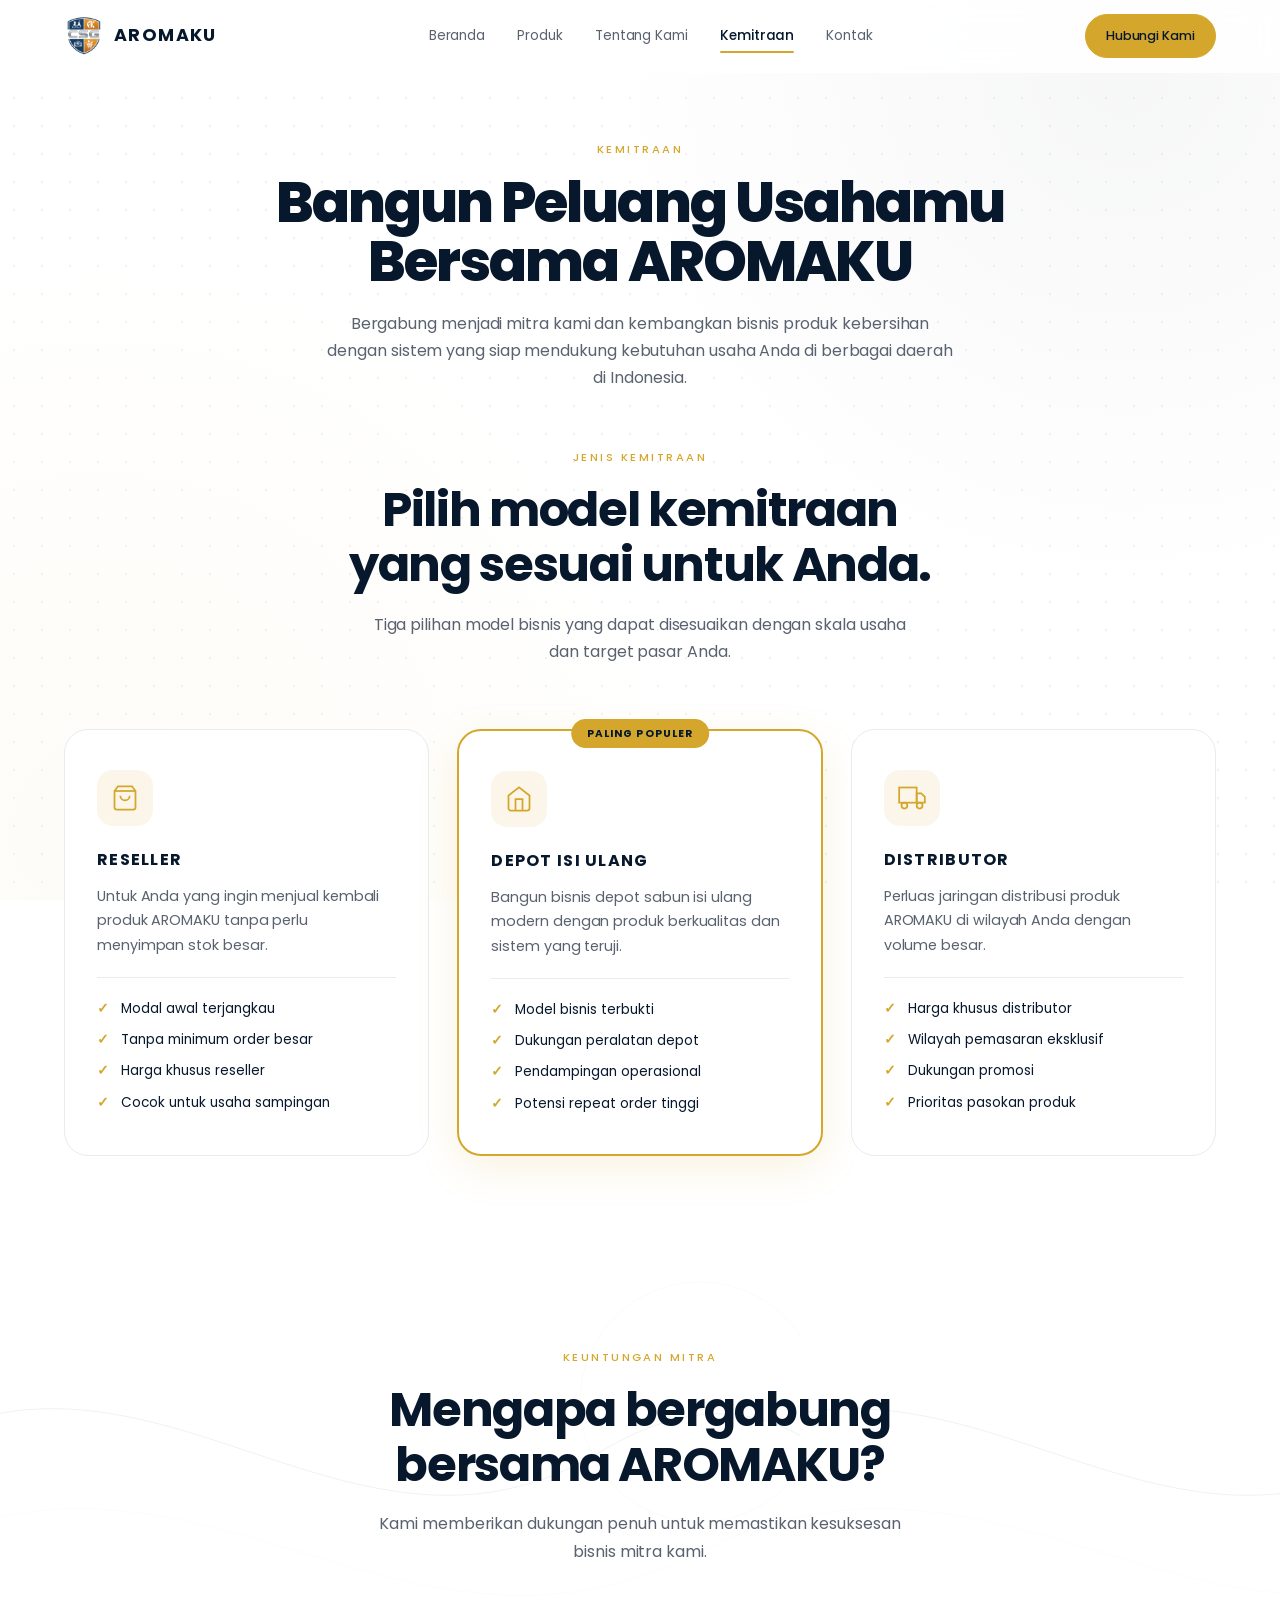
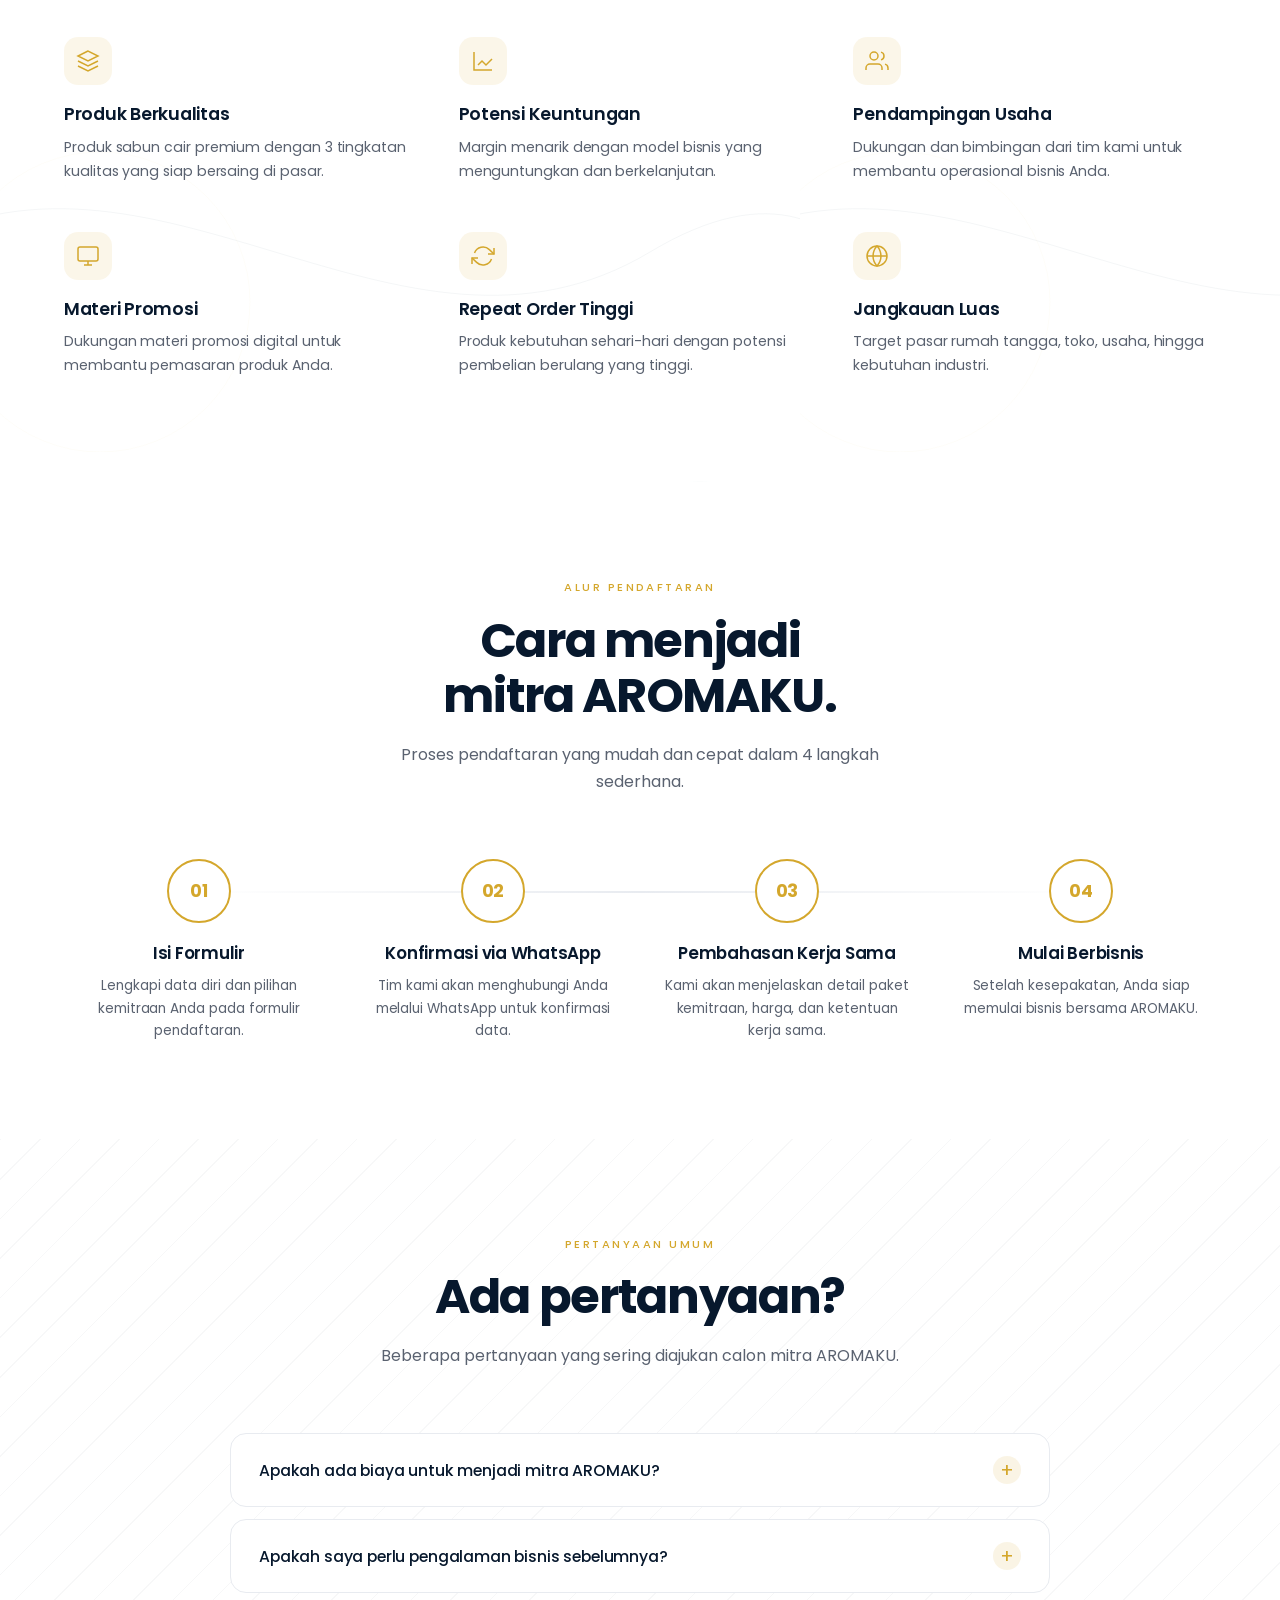
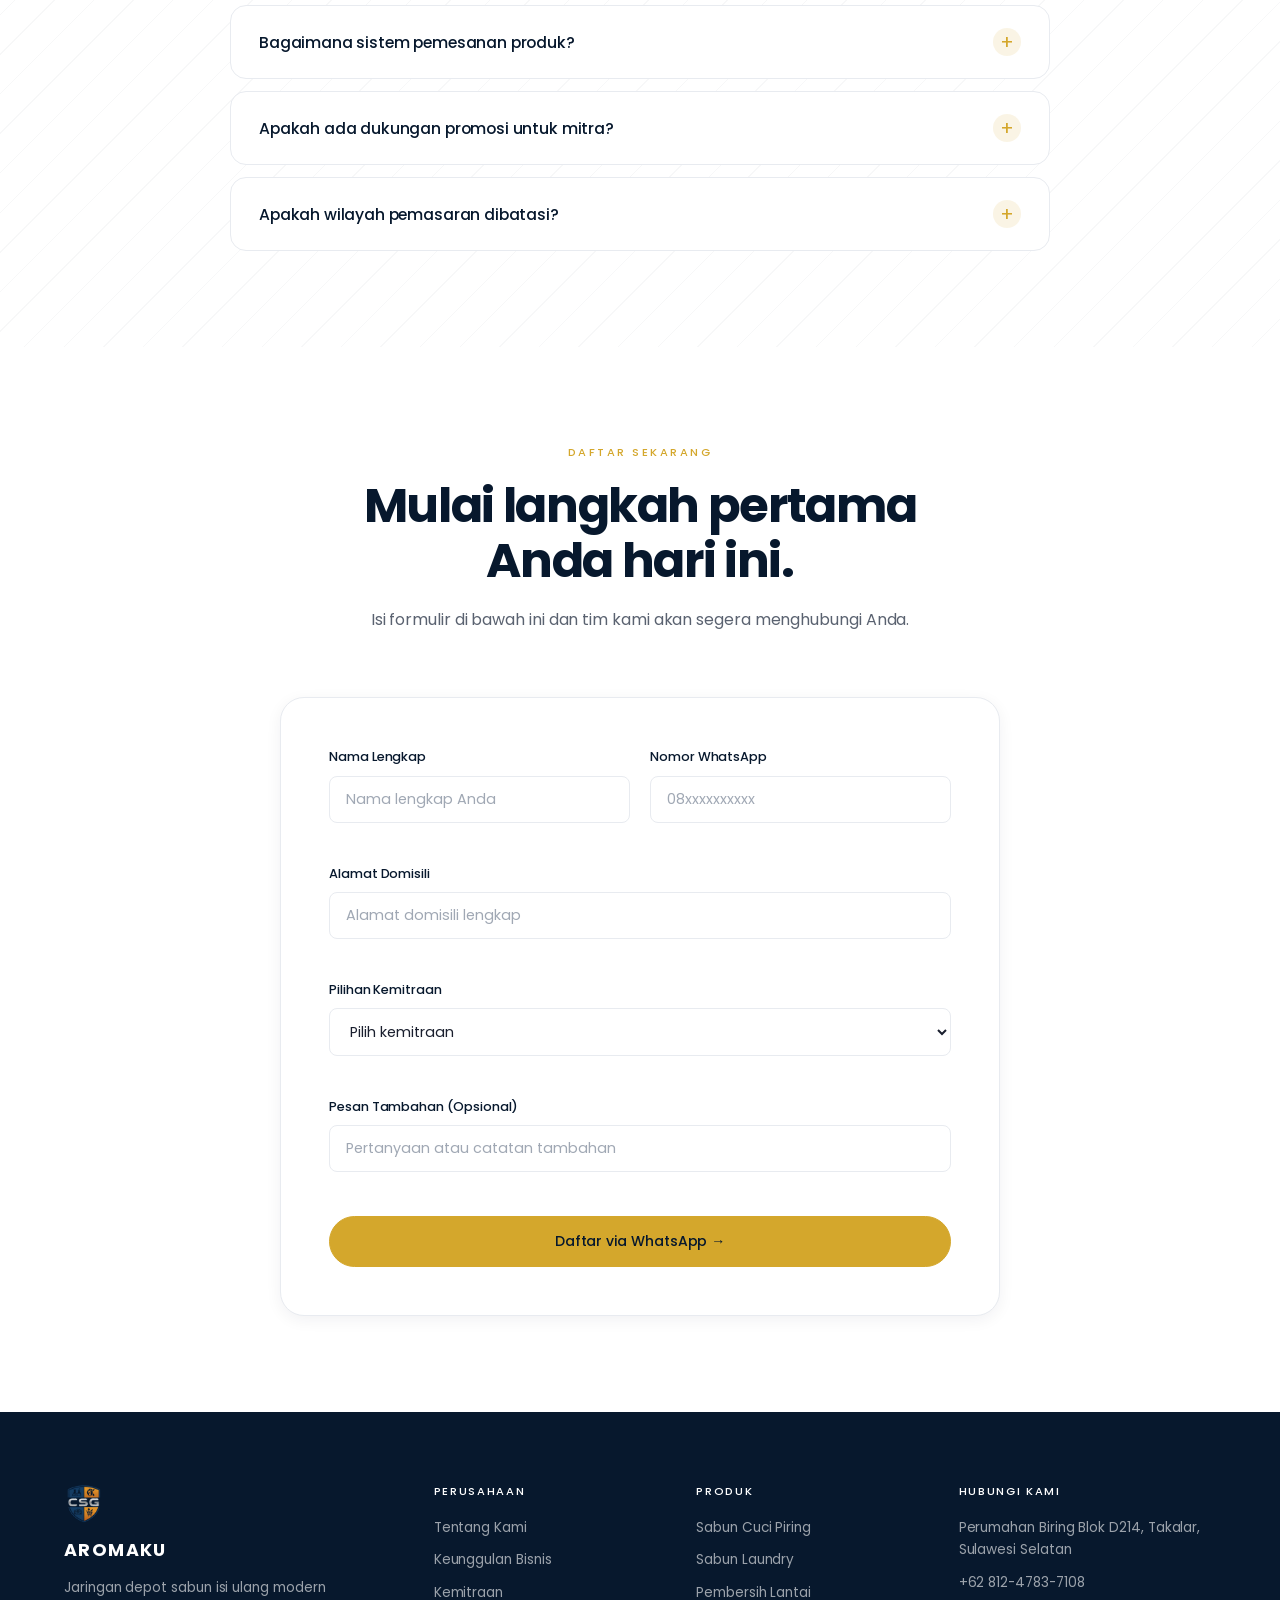
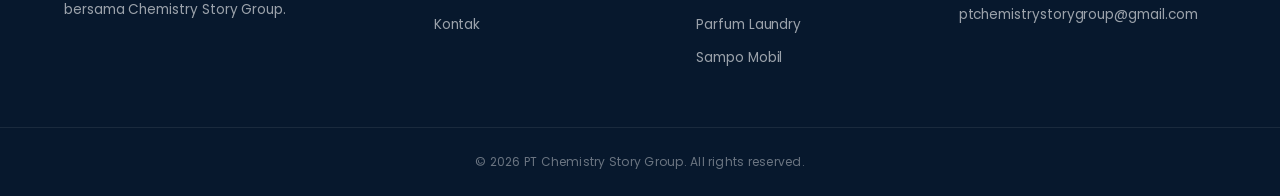
==== kemitraan.html @ ce7a5496 "Add files via upload" ====
<!DOCTYPE html>
<html lang="id">
<head>
  <meta charset="UTF-8">
  <meta name="viewport" content="width=device-width, initial-scale=1.0">
  <title>Kemitraan — AROMAKU | PT Chemistry Story Group</title>
  <meta name="description" content="Bergabung menjadi mitra AROMAKU: Reseller, Depot Isi Ulang, atau Distributor. Dapatkan peluang usaha produk kebersihan dengan sistem yang siap mendukung bisnis Anda.">
  
  <link rel="icon" type="image/x-icon" href="assets/images/favicon.ico">
  <link rel="apple-touch-icon" href="assets/images/apple-touch-icon.png">

  <link rel="preconnect" href="https://fonts.googleapis.com">
  <link rel="preconnect" href="https://fonts.gstatic.com" crossorigin>
  <link href="https://fonts.googleapis.com/css2?family=Poppins:wght@300;400;500;600;700;800&display=swap" rel="stylesheet">
  
  <link rel="stylesheet" href="css/main.css">
  <link rel="stylesheet" href="css/kemitraan.css">
</head>
<body>

  <!-- ===== NAVBAR ===== -->
  <header class="navbar" id="navbar">
    <div class="container navbar__inner">
      <a href="index.html" class="navbar__brand">
        <img src="assets/images/logo.png" alt="Logo CSG" class="navbar__logo-img" style="height: 40px; width: auto;">
        <span class="navbar__name">AROMAKU</span>
      </a>

      <nav class="navbar__nav" id="navMenu">
        <a href="index.html" class="navbar__link">Beranda</a>
        <a href="produk.html" class="navbar__link">Produk</a>
        <a href="tentang.html" class="navbar__link">Tentang Kami</a>
        <a href="kemitraan.html" class="navbar__link active">Kemitraan</a>
        <a href="kontak.html" class="navbar__link">Kontak</a>
      </nav>

      <div class="navbar__actions">
        <a href="kontak.html" class="btn btn--gold btn--sm">Hubungi Kami</a>
        <button class="navbar__toggle" id="navToggle" aria-label="Menu" aria-expanded="false">
          <span></span><span></span><span></span>
        </button>
      </div>
    </div>
  </header>

  <!-- ===== PAGE HEADER ===== -->
  <section class="page-header">
    <div class="container">
      <p class="eyebrow">KEMITRAAN</p>
      <h1 class="page-header__title">Bangun Peluang Usahamu<br>Bersama AROMAKU</h1>
      <p class="page-header__desc">
        Bergabung menjadi mitra kami dan kembangkan bisnis produk kebersihan dengan sistem 
        yang siap mendukung kebutuhan usaha Anda di berbagai daerah di Indonesia.
      </p>
    </div>
  </section>

  <!-- ===== JENIS KEMITRAAN ===== -->
  <section class="section partnership-types" id="jenis">
    <div class="container">
      <div class="section__header">
        <p class="eyebrow">JENIS KEMITRAAN</p>
        <h2 class="section__title">Pilih model kemitraan<br>yang sesuai untuk Anda.</h2>
        <p class="section__subtitle">
          Tiga pilihan model bisnis yang dapat disesuaikan dengan skala usaha dan target pasar Anda.
        </p>
      </div>

      <div class="ptypes-grid">
        <!-- Reseller -->
        <div class="ptype-card">
          <div class="ptype-card__icon">
            <svg viewBox="0 0 24 24" fill="none" stroke="currentColor" stroke-width="1.5">
              <path d="M6 2L3 6v14a2 2 0 002 2h14a2 2 0 002-2V6l-3-4z"/>
              <path d="M3 6h18"/>
              <path d="M16 10a4 4 0 01-8 0"/>
            </svg>
          </div>
          <h3 class="ptype-card__title">RESELLER</h3>
          <p class="ptype-card__desc">
            Untuk Anda yang ingin menjual kembali produk AROMAKU tanpa perlu menyimpan stok besar.
          </p>
          <ul class="ptype-card__list">
            <li>Modal awal terjangkau</li>
            <li>Tanpa minimum order besar</li>
            <li>Harga khusus reseller</li>
            <li>Cocok untuk usaha sampingan</li>
          </ul>
        </div>

        <!-- Depot Isi Ulang -->
        <div class="ptype-card ptype-card--featured">
          <span class="ptype-card__badge">PALING POPULER</span>
          <div class="ptype-card__icon">
            <svg viewBox="0 0 24 24" fill="none" stroke="currentColor" stroke-width="1.5">
              <path d="M3 9l9-7 9 7v11a2 2 0 01-2 2H5a2 2 0 01-2-2z"/>
              <path d="M9 22V12h6v10"/>
            </svg>
          </div>
          <h3 class="ptype-card__title">DEPOT ISI ULANG</h3>
          <p class="ptype-card__desc">
            Bangun bisnis depot sabun isi ulang modern dengan produk berkualitas dan sistem yang teruji.
          </p>
          <ul class="ptype-card__list">
            <li>Model bisnis terbukti</li>
            <li>Dukungan peralatan depot</li>
            <li>Pendampingan operasional</li>
            <li>Potensi repeat order tinggi</li>
          </ul>
        </div>

        <!-- Distributor -->
        <div class="ptype-card">
          <div class="ptype-card__icon">
            <svg viewBox="0 0 24 24" fill="none" stroke="currentColor" stroke-width="1.5">
              <rect x="1" y="3" width="15" height="13"/>
              <path d="M16 8h4l3 3v5h-7V8z"/>
              <circle cx="5.5" cy="18.5" r="2.5"/>
              <circle cx="18.5" cy="18.5" r="2.5"/>
            </svg>
          </div>
          <h3 class="ptype-card__title">DISTRIBUTOR</h3>
          <p class="ptype-card__desc">
            Perluas jaringan distribusi produk AROMAKU di wilayah Anda dengan volume besar.
          </p>
          <ul class="ptype-card__list">
            <li>Harga khusus distributor</li>
            <li>Wilayah pemasaran eksklusif</li>
            <li>Dukungan promosi</li>
            <li>Prioritas pasokan produk</li>
          </ul>
        </div>
      </div>
    </div>
  </section>

  <!-- ===== KEUNTUNGAN MENJADI MITRA ===== -->
  <section class="section section--light bg-pattern" id="keuntungan">
    <div class="container">
      <div class="section__header">
        <p class="eyebrow">KEUNTUNGAN MITRA</p>
        <h2 class="section__title">Mengapa bergabung<br>bersama AROMAKU?</h2>
        <p class="section__subtitle">
          Kami memberikan dukungan penuh untuk memastikan kesuksesan bisnis mitra kami.
        </p>
      </div>

      <div class="benefits-grid">
        <div class="benefit-item">
          <div class="benefit-icon">
            <svg viewBox="0 0 24 24" fill="none" stroke="currentColor" stroke-width="1.5">
              <path d="M12 2L2 7l10 5 10-5-10-5z"/>
              <path d="M2 17l10 5 10-5"/>
              <path d="M2 12l10 5 10-5"/>
            </svg>
          </div>
          <h3>Produk Berkualitas</h3>
          <p>Produk sabun cair premium dengan 3 tingkatan kualitas yang siap bersaing di pasar.</p>
        </div>

        <div class="benefit-item">
          <div class="benefit-icon">
            <svg viewBox="0 0 24 24" fill="none" stroke="currentColor" stroke-width="1.5">
              <path d="M3 3v18h18"/>
              <path d="M7 16l4-4 4 4 6-6"/>
            </svg>
          </div>
          <h3>Potensi Keuntungan</h3>
          <p>Margin menarik dengan model bisnis yang menguntungkan dan berkelanjutan.</p>
        </div>

        <div class="benefit-item">
          <div class="benefit-icon">
            <svg viewBox="0 0 24 24" fill="none" stroke="currentColor" stroke-width="1.5">
              <path d="M17 21v-2a4 4 0 00-4-4H5a4 4 0 00-4 4v2"/>
              <circle cx="9" cy="7" r="4"/>
              <path d="M23 21v-2a4 4 0 00-3-3.87M16 3.13a4 4 0 010 7.75"/>
            </svg>
          </div>
          <h3>Pendampingan Usaha</h3>
          <p>Dukungan dan bimbingan dari tim kami untuk membantu operasional bisnis Anda.</p>
        </div>

        <div class="benefit-item">
          <div class="benefit-icon">
            <svg viewBox="0 0 24 24" fill="none" stroke="currentColor" stroke-width="1.5">
              <rect x="2" y="3" width="20" height="14" rx="2"/>
              <path d="M8 21h8M12 17v4"/>
            </svg>
          </div>
          <h3>Materi Promosi</h3>
          <p>Dukungan materi promosi digital untuk membantu pemasaran produk Anda.</p>
        </div>

        <div class="benefit-item">
          <div class="benefit-icon">
            <svg viewBox="0 0 24 24" fill="none" stroke="currentColor" stroke-width="1.5">
              <path d="M23 4v6h-6M1 20v-6h6"/>
              <path d="M3.51 9a9 9 0 0114.85-3.36L23 10M1 14l4.64 4.36A9 9 0 0020.49 15"/>
            </svg>
          </div>
          <h3>Repeat Order Tinggi</h3>
          <p>Produk kebutuhan sehari-hari dengan potensi pembelian berulang yang tinggi.</p>
        </div>

        <div class="benefit-item">
          <div class="benefit-icon">
            <svg viewBox="0 0 24 24" fill="none" stroke="currentColor" stroke-width="1.5">
              <circle cx="12" cy="12" r="10"/>
              <path d="M2 12h20M12 2a15.3 15.3 0 014 10 15.3 15.3 0 01-4 10 15.3 15.3 0 01-4-10 15.3 15.3 0 014-10z"/>
            </svg>
          </div>
          <h3>Jangkauan Luas</h3>
          <p>Target pasar rumah tangga, toko, usaha, hingga kebutuhan industri.</p>
        </div>
      </div>
    </div>
  </section>

  <!-- ===== ALUR PENDAFTARAN ===== -->
  <section class="section" id="alur">
    <div class="container">
      <div class="section__header">
        <p class="eyebrow">ALUR PENDAFTARAN</p>
        <h2 class="section__title">Cara menjadi<br>mitra AROMAKU.</h2>
        <p class="section__subtitle">
          Proses pendaftaran yang mudah dan cepat dalam 4 langkah sederhana.
        </p>
      </div>

      <div class="steps-grid">
        <div class="step-item">
          <div class="step-number">01</div>
          <h3>Isi Formulir</h3>
          <p>Lengkapi data diri dan pilihan kemitraan Anda pada formulir pendaftaran.</p>
        </div>

        <div class="step-item">
          <div class="step-number">02</div>
          <h3>Konfirmasi via WhatsApp</h3>
          <p>Tim kami akan menghubungi Anda melalui WhatsApp untuk konfirmasi data.</p>
        </div>

        <div class="step-item">
          <div class="step-number">03</div>
          <h3>Pembahasan Kerja Sama</h3>
          <p>Kami akan menjelaskan detail paket kemitraan, harga, dan ketentuan kerja sama.</p>
        </div>

        <div class="step-item">
          <div class="step-number">04</div>
          <h3>Mulai Berbisnis</h3>
          <p>Setelah kesepakatan, Anda siap memulai bisnis bersama AROMAKU.</p>
        </div>
      </div>
    </div>
  </section>

  <!-- ===== FAQ ===== -->
  <section class="section section--light bg-lines" id="faq">
    <div class="container">
      <div class="section__header">
        <p class="eyebrow">PERTANYAAN UMUM</p>
        <h2 class="section__title">Ada pertanyaan?</h2>
        <p class="section__subtitle">
          Beberapa pertanyaan yang sering diajukan calon mitra AROMAKU.
        </p>
      </div>

      <div class="faq-list">
        <div class="faq-item">
          <button type="button" class="faq-question" aria-expanded="false">
            <span>Apakah ada biaya untuk menjadi mitra AROMAKU?</span>
            <span class="faq-icon" aria-hidden="true">+</span>
          </button>
          <div class="faq-answer">
            <p>Biaya kemitraan bervariasi tergantung jenis kemitraan yang dipilih. Untuk informasi lebih detail mengenai paket dan biaya, silakan hubungi tim kami melalui WhatsApp.</p>
          </div>
        </div>

        <div class="faq-item">
          <button type="button" class="faq-question" aria-expanded="false">
            <span>Apakah saya perlu pengalaman bisnis sebelumnya?</span>
            <span class="faq-icon" aria-hidden="true">+</span>
          </button>
          <div class="faq-answer">
            <p>Tidak perlu. Kami menyediakan pendampingan dan panduan untuk mitra baru, sehingga Anda dapat memulai bisnis meski tanpa pengalaman sebelumnya.</p>
          </div>
        </div>

        <div class="faq-item">
          <button type="button" class="faq-question" aria-expanded="false">
            <span>Bagaimana sistem pemesanan produk?</span>
            <span class="faq-icon" aria-hidden="true">+</span>
          </button>
          <div class="faq-answer">
            <p>Pemesanan produk dapat dilakukan melalui WhatsApp atau kontak langsung dengan tim kami. Kami akan memproses pesanan Anda dengan cepat.</p>
          </div>
        </div>

        <div class="faq-item">
          <button type="button" class="faq-question" aria-expanded="false">
            <span>Apakah ada dukungan promosi untuk mitra?</span>
            <span class="faq-icon" aria-hidden="true">+</span>
          </button>
          <div class="faq-answer">
            <p>Ya, kami menyediakan materi promosi digital seperti gambar produk, konten media sosial, dan panduan pemasaran untuk membantu mitra dalam memasarkan produk.</p>
          </div>
        </div>

        <div class="faq-item">
          <button type="button" class="faq-question" aria-expanded="false">
            <span>Apakah wilayah pemasaran dibatasi?</span>
            <span class="faq-icon" aria-hidden="true">+</span>
          </button>
          <div class="faq-answer">
            <p>Untuk mitra distributor, kami memberikan wilayah pemasaran tertentu. Untuk reseller dan depot isi ulang, tidak ada batasan wilayah khusus.</p>
          </div>
        </div>
      </div>
    </div>
  </section>

  <!-- ===== FORM PENDAFTARAN ===== -->
  <section class="section" id="daftar">
    <div class="container">
      <div class="section__header">
        <p class="eyebrow">DAFTAR SEKARANG</p>
        <h2 class="section__title">Mulai langkah pertama<br>Anda hari ini.</h2>
        <p class="section__subtitle">
          Isi formulir di bawah ini dan tim kami akan segera menghubungi Anda.
        </p>
      </div>

      <div class="reg-form">
        <form id="partnerForm">
          <div class="reg-form__grid">
            <div class="form-group">
              <label for="nama">Nama Lengkap</label>
              <input type="text" id="nama" name="nama" required placeholder="Nama lengkap Anda">
            </div>
            <div class="form-group">
              <label for="wa">Nomor WhatsApp</label>
              <input type="tel" id="wa" name="wa" required placeholder="08xxxxxxxxxx">
            </div>
            <div class="form-group form-group--full">
              <label for="alamat">Alamat Domisili</label>
              <input type="text" id="alamat" name="alamat" required placeholder="Alamat domisili lengkap">
            </div>
            <div class="form-group form-group--full">
              <label for="kemitraan">Pilihan Kemitraan</label>
              <select id="kemitraan" name="kemitraan" required>
                <option value="">Pilih kemitraan</option>
                <option value="Reseller">Reseller</option>
                <option value="Depot Isi Ulang">Depot Isi Ulang</option>
                <option value="Distributor">Distributor</option>
              </select>
            </div>
            <div class="form-group form-group--full">
              <label for="pesan">Pesan Tambahan (Opsional)</label>
              <input type="text" id="pesan" name="pesan" placeholder="Pertanyaan atau catatan tambahan">
            </div>
          </div>
          <button type="submit" class="btn btn--gold btn--full">Daftar via WhatsApp →</button>
        </form>
      </div>
    </div>
  </section>

  <!-- ===== FOOTER ===== -->
  <footer class="footer">
    <div class="container footer__grid">
      <div class="footer__brand">
        <img src="assets/images/logo.png" alt="Logo CSG" style="height: 40px; width: auto; margin-bottom: 12px;">
        <span class="footer__name">AROMAKU</span>
        <p>Jaringan depot sabun isi ulang modern bersama Chemistry Story Group.</p>
      </div>

      <div class="footer__col">
        <h4>Perusahaan</h4>
        <ul>
          <li><a href="tentang.html">Tentang Kami</a></li>
          <li><a href="index.html#why">Keunggulan Bisnis</a></li>
          <li><a href="kemitraan.html">Kemitraan</a></li>
          <li><a href="kontak.html">Kontak</a></li>
        </ul>
      </div>

      <div class="footer__col">
        <h4>Produk</h4>
        <ul>
          <li><a href="produk.html">Sabun Cuci Piring</a></li>
          <li><a href="produk.html">Sabun Laundry</a></li>
          <li><a href="produk.html">Pembersih Lantai</a></li>
          <li><a href="produk.html">Parfum Laundry</a></li>
          <li><a href="produk.html">Sampo Mobil</a></li>
        </ul>
      </div>

      <div class="footer__col">
        <h4>Hubungi Kami</h4>
        <ul>
          <li>Perumahan Biring Blok D214, Takalar, Sulawesi Selatan</li>
          <li><a href="https://wa.me/6281247837108" target="_blank" rel="noopener">+62 812-4783-7108</a></li>
          <li><a href="mailto:ptchemistrystorygroup@gmail.com">ptchemistrystorygroup@gmail.com</a></li>
        </ul>
      </div>
    </div>

    <div class="footer__bottom">
      <div class="container">
        <p>© 2026 PT Chemistry Story Group. All rights reserved.</p>
      </div>
    </div>
  </footer>

  <script src="js/main.js"></script>

  <!-- ===== FAQ ACCORDION + FORM ===== -->
  <script>
    document.addEventListener('DOMContentLoaded', () => {
      // FAQ Accordion
      const faqItems = document.querySelectorAll('.faq-item');
      faqItems.forEach(item => {
        const question = item.querySelector('.faq-question');
        question.addEventListener('click', () => {
          const isOpen = item.classList.contains('open');
          
          // Tutup semua FAQ
          faqItems.forEach(i => {
            i.classList.remove('open');
            i.querySelector('.faq-question').setAttribute('aria-expanded', 'false');
          });

          // Buka yang diklik (jika sebelumnya tertutup)
          if (!isOpen) {
            item.classList.add('open');
            question.setAttribute('aria-expanded', 'true');
          }
        });
      });

      // Form Pendaftaran Kemitraan → WhatsApp
      const partnerForm = document.getElementById('partnerForm');
      if (partnerForm) {
        partnerForm.addEventListener('submit', (e) => {
          e.preventDefault();

          const nama = document.getElementById('nama').value.trim();
          const wa = document.getElementById('wa').value.trim();
          const alamat = document.getElementById('alamat').value.trim();
          const kemitraan = document.getElementById('kemitraan').value;
          const pesan = document.getElementById('pesan').value.trim();

          if (!nama || !wa || !alamat || !kemitraan) {
            alert('Mohon lengkapi semua data yang wajib diisi.');
            return;
          }

          let text = `Halo AROMAKU, saya ingin mendaftar sebagai mitra.

*Nama Lengkap:* ${nama}
*Alamat Domisili:* ${alamat}
*Nomor WhatsApp:* ${wa}
*Pilihan Kemitraan:* ${kemitraan}`;

          if (pesan) {
            text += `\n*Pesan Tambahan:* ${pesan}`;
          }

          text += `\n\nMohon informasi selanjutnya. Terima kasih.`;

          const nomorTujuan = '6281247837108';
          const url = `https://wa.me/${nomorTujuan}?text=${encodeURIComponent(text)}`;

          window.open(url, '_blank');
        });
      }
    });
  </script>
</body>
</html>
---- css/main.css ----
/* ============================================================
   DESIGN SYSTEM — PT CHEMISTRY STORY GROUP / AROMAKU
   Typography: Poppins — XTRA Watch Reference
   Hierarchy: strong bold headings + light body text
   Background: subtle soft pattern (dots + soft glow curves)
   ============================================================ */

:root {
  --navy: #07182D;
  --gold: #D4A72C;
  --white: #FFFFFF;
  --light: #FFFFFF;
  --text: #1A1F2E;
  --text-muted: #5A6270;
  --border: #E8EBF0;
  --green: #22C55E;
  --shadow-sm: 0 1px 3px rgba(7, 24, 45, 0.04);
  --shadow-md: 0 4px 16px rgba(7, 24, 45, 0.06);
  --shadow-lg: 0 12px 40px rgba(7, 24, 45, 0.08);
  --radius-sm: 8px;
  --radius-md: 16px;
  --radius-lg: 24px;
  --radius-xl: 32px;

  --font-primary: 'Poppins', sans-serif;

  --fw-light: 400;
  --fw-regular: 400;
  --fw-medium: 500;
  --fw-semibold: 600;
  --fw-bold: 700;
  --fw-extrabold: 800;

  --transition: 0.3s cubic-bezier(0.4, 0, 0.2, 1);
}

*, *::before, *::after {
  margin: 0;
  padding: 0;
  box-sizing: border-box;
}

html {
  scroll-behavior: smooth;
  -webkit-text-size-adjust: 100%;
}

/* ============================================================
   BODY + SOFT BACKGROUND PATTERN
   ============================================================ */
body {
  font-family: var(--font-primary);
  font-size: 16px;
  font-weight: var(--fw-regular);
  line-height: 1.65;
  color: var(--text);
  background-color: var(--white);
  background-image:
    radial-gradient(circle at 88% 8%, rgba(7, 24, 45, 0.035) 0%, transparent 38%),
    radial-gradient(circle at 8% 92%, rgba(212, 167, 44, 0.04) 0%, transparent 42%),
    radial-gradient(rgba(7, 24, 45, 0.055) 1px, transparent 1px);
  background-size: 100% 100%, 100% 100%, 28px 28px;
  background-attachment: fixed, fixed, fixed;
  overflow-x: hidden;
  -webkit-font-smoothing: antialiased;
  -moz-osx-font-smoothing: grayscale;
  text-rendering: optimizeLegibility;
}

body.menu-open {
  overflow: hidden;
}

body.modal-open {
  overflow: hidden;
}

img {
  max-width: 100%;
  height: auto;
  display: block;
}

a {
  text-decoration: none;
  color: inherit;
}

ul {
  list-style: none;
}

button {
  font-family: inherit;
}

.container {
  width: 100%;
  max-width: 1200px;
  margin: 0 auto;
  padding: 0 24px;
}

/* ===== TYPOGRAPHY ===== */
h1, h2, h3, h4, h5, h6 {
  font-family: var(--font-primary);
  color: var(--navy);
}

h1 {
  font-size: clamp(2.5rem, 6vw, 4.75rem);
  font-weight: var(--fw-extrabold);
  line-height: 1.05;
  letter-spacing: -0.035em;
}

h2 {
  font-size: clamp(1.85rem, 4.2vw, 3rem);
  font-weight: var(--fw-bold);
  line-height: 1.15;
  letter-spacing: -0.028em;
}

h3 {
  font-size: clamp(1.1rem, 2vw, 1.35rem);
  font-weight: var(--fw-semibold);
  line-height: 1.25;
  letter-spacing: -0.015em;
}

h4 {
  font-size: 1rem;
  font-weight: var(--fw-semibold);
  line-height: 1.35;
  letter-spacing: -0.005em;
}

.eyebrow {
  font-family: var(--font-primary);
  font-size: 0.7rem;
  font-weight: var(--fw-medium);
  letter-spacing: 0.22em;
  text-transform: uppercase;
  color: var(--gold);
  margin-bottom: 16px;
}

.eyebrow--gold {
  color: var(--gold);
}

.section__title {
  font-family: var(--font-primary);
  font-size: clamp(1.85rem, 4.2vw, 3rem);
  font-weight: var(--fw-bold);
  line-height: 1.15;
  letter-spacing: -0.028em;
  margin-bottom: 18px;
}

.section__subtitle {
  font-family: var(--font-primary);
  font-size: 1rem;
  font-weight: var(--fw-regular);
  line-height: 1.7;
  letter-spacing: -0.005em;
  color: var(--text-muted);
  max-width: 560px;
  margin: 0 auto;
}

.section__header {
  text-align: center;
  margin-bottom: 64px;
}

.text-gold {
  color: var(--gold);
}

/* ===== BUTTONS ===== */
.btn {
  display: inline-flex;
  align-items: center;
  justify-content: center;
  gap: 8px;
  font-family: var(--font-primary);
  font-size: 0.875rem;
  font-weight: var(--fw-medium);
  letter-spacing: -0.005em;
  padding: 14px 28px;
  border-radius: 100px;
  border: 1.5px solid transparent;
  cursor: pointer;
  transition: var(--transition);
  white-space: nowrap;
}

.btn--gold {
  background: var(--gold);
  color: var(--navy);
  border-color: var(--gold);
}

.btn--gold:hover {
  background: #C49A22;
  border-color: #C49A22;
  transform: translateY(-2px);
  box-shadow: 0 8px 24px rgba(212, 167, 44, 0.3);
}

.btn--outline {
  background: transparent;
  color: var(--navy);
  border-color: var(--border);
}

.btn--outline:hover {
  border-color: var(--navy);
  transform: translateY(-2px);
}

.btn--outline-dark {
  background: transparent;
  color: var(--navy);
  border-color: var(--navy);
}

.btn--outline-dark:hover {
  background: var(--navy);
  color: var(--white);
  transform: translateY(-2px);
}

.btn--outline-light {
  background: transparent;
  color: var(--white);
  border-color: rgba(255,255,255,0.4);
}

.btn--outline-light:hover {
  background: rgba(255,255,255,0.1);
  border-color: var(--white);
  transform: translateY(-2px);
}

.btn--sm {
  padding: 10px 20px;
  font-size: 0.8rem;
  font-weight: var(--fw-medium);
}

.btn--full {
  width: 100%;
}

/* ===== NAVBAR ===== */
.navbar {
  position: fixed;
  top: 0;
  left: 0;
  width: 100%;
  z-index: 1000;
  background: rgba(255, 255, 255, 0.85);
  backdrop-filter: blur(16px);
  -webkit-backdrop-filter: blur(16px);
  border-bottom: 1px solid transparent;
  transition: var(--transition);
}

.navbar.scrolled {
  border-bottom-color: var(--border);
  box-shadow: var(--shadow-sm);
}

.navbar__inner {
  display: flex;
  align-items: center;
  justify-content: space-between;
  height: 72px;
}

.navbar__brand {
  display: flex;
  align-items: center;
  gap: 10px;
}

.navbar__logo {
  display: inline-flex;
  align-items: center;
  justify-content: center;
  width: 38px;
  height: 38px;
  background: var(--navy);
  color: var(--white);
  font-family: var(--font-primary);
  font-size: 0.7rem;
  font-weight: var(--fw-bold);
  border-radius: 10px;
  letter-spacing: 0.02em;
}

.navbar__name {
  font-family: var(--font-primary);
  font-size: 1.1rem;
  font-weight: var(--fw-bold);
  letter-spacing: 0.08em;
  color: var(--navy);
}

.navbar__nav {
  display: flex;
  align-items: center;
  gap: 32px;
}

.navbar__link {
  font-family: var(--font-primary);
  font-size: 0.85rem;
  font-weight: var(--fw-regular);
  letter-spacing: -0.005em;
  color: var(--text-muted);
  position: relative;
  transition: var(--transition);
}

.navbar__link:hover,
.navbar__link.active {
  color: var(--navy);
  font-weight: var(--fw-medium);
}

.navbar__link.active::after {
  content: '';
  position: absolute;
  bottom: -6px;
  left: 0;
  width: 100%;
  height: 2px;
  background: var(--gold);
  border-radius: 2px;
}

.navbar__actions {
  display: flex;
  align-items: center;
  gap: 16px;
}

.navbar__toggle {
  display: none;
  flex-direction: column;
  gap: 5px;
  background: none;
  border: none;
  cursor: pointer;
  padding: 4px;
}

.navbar__toggle span {
  display: block;
  width: 24px;
  height: 2px;
  background: var(--navy);
  border-radius: 2px;
  transition: var(--transition);
}

/* ===== HERO ===== */
.hero {
  position: relative;
  padding: 130px 0 0;
  display: flex;
  flex-direction: column;
  justify-content: center;
  overflow: hidden;
  background: transparent;
}

.hero__bg-decor {
  position: absolute;
  inset: 0;
  pointer-events: none;
  z-index: 0;
}

.hero__bg-decor svg {
  width: 100%;
  height: 100%;
}

.hero__inner {
  position: relative;
  z-index: 1;
  display: grid;
  grid-template-columns: 1fr 1fr;
  gap: 64px;
  align-items: center;
  padding-top: 40px;
  padding-bottom: 40px;
}

.hero__text {
  max-width: 560px;
}

.hero__title {
  font-family: var(--font-primary);
  font-size: clamp(2rem, 5vw, 3.5rem);
  font-weight: var(--fw-extrabold);
  line-height: 1.05;
  letter-spacing: -0.035em;
  margin-bottom: 24px;
  color: var(--navy);
}

.hero__desc {
  font-family: var(--font-primary);
  font-size: 1.05rem;
  font-weight: var(--fw-regular);
  line-height: 1.7;
  letter-spacing: -0.005em;
  color: var(--text-muted);
  margin-bottom: 40px;
  max-width: 520px;
}

.hero__cta {
  display: flex;
  gap: 16px;
  flex-wrap: wrap;
}

.hero__visual {
  position: relative;
  display: flex;
  align-items: center;
  justify-content: center;
}

.hero__product-glow {
  position: absolute;
  width: 90%;
  height: 90%;
  background: radial-gradient(circle, rgba(212, 167, 44, 0.12) 0%, transparent 70%);
  border-radius: 50%;
  filter: blur(50px);
}

.hero__product-img {
  position: relative;
  z-index: 1;
  border-radius: var(--radius-xl);
  overflow: hidden;
  box-shadow: 0 25px 60px rgba(7, 24, 45, 0.15);
  animation: floatProduct 6s ease-in-out infinite;
  background: var(--white);
  max-width: 480px;
  width: 100%;
}

.hero__float-decor {
  position: absolute;
  width: 130%;
  height: 130%;
  top: -15%;
  left: -15%;
  pointer-events: none;
  z-index: 0;
  animation: floatDecor 10s ease-in-out infinite;
}

.hero__float-decor svg {
  width: 100%;
  height: 100%;
}

/* ===== HERO SLIDESHOW ===== */
.hero__slideshow {
  position: relative;
  width: 100%;
  aspect-ratio: 1 / 1;
  overflow: hidden;
}

.hero__slide {
  position: absolute;
  inset: 0;
  width: 100%;
  height: 100%;
  object-fit: cover;
  opacity: 0;
  transform: scale(1.05);
  transition: opacity 1s ease-in-out, transform 1s ease-in-out;
  z-index: 1;
}

.hero__slide.active {
  opacity: 1;
  transform: scale(1);
  z-index: 2;
}

.hero__dots {
  position: absolute;
  bottom: 16px;
  left: 50%;
  transform: translateX(-50%);
  display: flex;
  gap: 8px;
  z-index: 10;
  padding: 8px 12px;
  background: rgba(255, 255, 255, 0.25);
  backdrop-filter: blur(8px);
  -webkit-backdrop-filter: blur(8px);
  border-radius: 100px;
  border: 1px solid rgba(255, 255, 255, 0.3);
}

.hero__dot {
  width: 8px;
  height: 8px;
  border-radius: 50%;
  border: none;
  background: rgba(255, 255, 255, 0.5);
  cursor: pointer;
  padding: 0;
  transition: all 0.3s cubic-bezier(0.4, 0, 0.2, 1);
}

.hero__dot:hover {
  background: rgba(255, 255, 255, 0.8);
  transform: scale(1.15);
}

.hero__dot.active {
  width: 24px;
  border-radius: 100px;
  background: var(--gold);
}

@keyframes floatProduct {
  0%, 100% { transform: translateY(0); }
  50% { transform: translateY(-15px); }
}

@keyframes floatDecor {
  0%, 100% { transform: rotate(0deg) scale(1); }
  50% { transform: rotate(3deg) scale(1.03); }
}

/* ===== SECTIONS ===== */
.section {
  padding: 96px 0;
  background: transparent;
}

.section--light {
  background: transparent;
}

/* ===== FEATURES GRID ===== */
.features-grid {
  display: grid;
  grid-template-columns: repeat(3, 1fr);
  gap: 40px 32px;
}

.feature-item {
  padding: 8px 0;
  transition: var(--transition);
}

.feature-item:hover {
  transform: translateY(-4px);
}

.feature-icon {
  width: 44px;
  height: 44px;
  display: flex;
  align-items: center;
  justify-content: center;
  background: rgba(212, 167, 44, 0.1);
  border-radius: 12px;
  margin-bottom: 16px;
  color: var(--gold);
}

.feature-icon svg {
  width: 22px;
  height: 22px;
}

.feature-item h3 {
  font-family: var(--font-primary);
  font-size: 1.1rem;
  font-weight: var(--fw-semibold);
  line-height: 1.25;
  letter-spacing: -0.015em;
  margin-bottom: 10px;
  color: var(--navy);
}

.feature-item p {
  font-family: var(--font-primary);
  font-size: 0.9rem;
  font-weight: var(--fw-regular);
  line-height: 1.7;
  letter-spacing: -0.005em;
  color: var(--text-muted);
}

/* ===== PRODUCTS GRID ===== */
.products-grid {
  display: grid;
  grid-template-columns: repeat(4, 1fr);
  gap: 24px;
}

.product-card {
  background: var(--white);
  border: 1px solid var(--border);
  border-radius: var(--radius-md);
  overflow: hidden;
  transition: var(--transition);
  font-family: var(--font-primary);
  text-align: left;
  cursor: pointer;
  padding: 0;
  width: 100%;
  display: block;
}

.product-card:hover {
  transform: translateY(-6px);
  box-shadow: var(--shadow-lg);
  border-color: transparent;
}

.product-card:focus-visible {
  outline: 2px solid var(--gold);
  outline-offset: 4px;
}

.product-card__img {
  aspect-ratio: 1 / 1;
  overflow: hidden;
  background: var(--white);
}

.product-card__img img {
  width: 100%;
  height: 100%;
  object-fit: cover;
  transition: transform 0.6s cubic-bezier(0.4, 0, 0.2, 1);
}

.product-card:hover .product-card__img img {
  transform: scale(1.06);
}

.product-card__body {
  padding: 20px;
}

.product-card__cat {
  font-family: var(--font-primary);
  font-size: 0.65rem;
  font-weight: var(--fw-medium);
  letter-spacing: 0.18em;
  text-transform: uppercase;
  color: var(--gold);
  margin-bottom: 8px;
}

.product-card__title {
  font-family: var(--font-primary);
  font-size: 1.05rem;
  font-weight: var(--fw-semibold);
  line-height: 1.3;
  letter-spacing: -0.015em;
  margin-bottom: 12px;
  color: var(--navy);
}

.product-card__link {
  display: inline-block;
  font-family: var(--font-primary);
  font-size: 0.8rem;
  font-weight: var(--fw-medium);
  letter-spacing: -0.005em;
  color: var(--navy);
  transition: var(--transition);
}

.product-card:hover .product-card__link {
  color: var(--gold);
}

.section__cta {
  text-align: center;
  margin-top: 48px;
}

/* ===== FEATURED PRODUCT ===== */
.featured {
  background: transparent;
  padding: 40px 0 96px;
}

.featured__inner {
  display: grid;
  grid-template-columns: 1fr 1fr;
  gap: 64px;
  align-items: center;
  background: var(--navy);
  border-radius: var(--radius-xl);
  padding: 64px;
  box-shadow: var(--shadow-lg);
  max-width: 1200px;
  margin: 0 auto;
}

.featured__visual {
  border-radius: var(--radius-lg);
  overflow: hidden;
  box-shadow: 0 24px 64px rgba(0,0,0,0.3);
  max-width: 80%;
  width: 100%;
  margin: 0 auto;
}

.featured__visual img {
  width: 100%;
  height: 384px;
  object-fit: cover;
}

.featured__title {
  font-family: var(--font-primary);
  font-weight: var(--fw-extrabold);
  color: var(--white);
  font-size: clamp(2rem, 4.5vw, 3.25rem);
  line-height: 1.05;
  letter-spacing: -0.032em;
  margin-bottom: 22px;
}

.featured__desc {
  font-family: var(--font-primary);
  font-size: 1rem;
  font-weight: var(--fw-regular);
  line-height: 1.7;
  letter-spacing: -0.005em;
  color: rgba(255,255,255,0.75);
  margin-bottom: 28px;
  max-width: 440px;
}

.featured__highlights {
  display: grid;
  grid-template-columns: 1fr 1fr;
  gap: 12px 24px;
  margin-bottom: 32px;
}

.featured__highlights li {
  font-family: var(--font-primary);
  font-size: 0.9rem;
  font-weight: var(--fw-regular);
  line-height: 1.6;
  color: rgba(255,255,255,0.9);
  padding-left: 20px;
  position: relative;
}

.featured__highlights li::before {
  content: '✓';
  position: absolute;
  left: 0;
  color: var(--gold);
  font-weight: var(--fw-bold);
}

/* ===== ABOUT ===== */
.about__grid {
  display: grid;
  grid-template-columns: 1fr 1fr;
  gap: 64px;
  align-items: center;
}

.about__visual {
  border-radius: var(--radius-xl);
  overflow: hidden;
  box-shadow: var(--shadow-lg);
}

.about__visual img {
  width: 100%;
  height: 480px;
  object-fit: cover;
}

.about__desc {
  font-family: var(--font-primary);
  font-size: 0.95rem;
  font-weight: var(--fw-regular);
  line-height: 1.7;
  letter-spacing: -0.005em;
  color: var(--text-muted);
  margin-bottom: 24px;
}

.about__cards {
  display: grid;
  grid-template-columns: 1fr 1fr;
  gap: 12px;
  margin-bottom: 24px;
}

.about__card {
  display: flex;
  align-items: center;
  gap: 12px;
  background: var(--white);
  border: 1px solid var(--border);
  border-radius: var(--radius-md);
  padding: 14px 16px;
  transition: var(--transition);
}

.about__card:hover {
  transform: translateY(-3px);
  box-shadow: var(--shadow-md);
  border-color: transparent;
}

.about__card-icon {
  flex-shrink: 0;
  width: 24px;
  height: 24px;
  display: flex;
  align-items: center;
  justify-content: center;
}

.about__card-icon svg {
  width: 20px;
  height: 20px;
}

.about__card span {
  font-family: var(--font-primary);
  font-size: 0.82rem;
  font-weight: var(--fw-regular);
  line-height: 1.5;
  letter-spacing: -0.005em;
  color: var(--navy);
}

.about__focus {
  background: var(--white);
  border: 1px solid var(--border);
  border-radius: var(--radius-md);
  padding: 20px;
  margin-bottom: 24px;
}

.about__focus strong {
  display: block;
  font-family: var(--font-primary);
  font-size: 0.7rem;
  font-weight: var(--fw-medium);
  color: var(--gold);
  text-transform: uppercase;
  letter-spacing: 0.15em;
  margin-bottom: 8px;
}

.about__focus p {
  font-family: var(--font-primary);
  font-size: 0.9rem;
  font-weight: var(--fw-regular);
  line-height: 1.65;
  letter-spacing: -0.005em;
  color: var(--text-muted);
}

.about__cta {
  display: flex;
  gap: 12px;
  flex-wrap: wrap;
}

/* ===== KEMITRAAN ===== */
.partnership {
  position: relative;
  background: transparent;
  padding: 40px 0 96px;
  overflow: hidden;
}

.partnership__inner {
  position: relative;
  border-radius: var(--radius-xl);
  overflow: hidden;
  padding: 72px 48px;
  box-shadow: var(--shadow-lg);
  max-width: 1200px;
  margin: 0 auto;

  background-image: url('../assets/images/kemitraan-bg.jpg');
  background-size: cover;
  background-position: center;
  background-repeat: no-repeat;
  background-color: var(--navy);
}

.partnership__inner::before {
  content: '';
  position: absolute;
  inset: 0;
  background: rgba(7, 24, 45, 0.75);
  z-index: 0;
  pointer-events: none;
}

.partnership__overlay {
  display: none;
}

.partnership__content {
  position: relative;
  z-index: 1;
  text-align: center;
}

.partnership__title {
  font-family: var(--font-primary);
  font-weight: var(--fw-bold);
  color: var(--white);
  font-size: clamp(1.85rem, 4.2vw, 3rem);
  line-height: 1.1;
  letter-spacing: -0.028em;
  margin-bottom: 18px;
}

.partnership__desc {
  font-family: var(--font-primary);
  font-size: 1rem;
  font-weight: var(--fw-regular);
  line-height: 1.7;
  letter-spacing: -0.005em;
  color: rgba(255,255,255,0.75);
  max-width: 560px;
  margin: 0 auto 48px;
}

.partnership__cards {
  display: grid;
  grid-template-columns: repeat(3, 1fr);
  gap: 24px;
  margin-bottom: 48px;
}

.partner-card {
  background: rgba(255,255,255,0.06);
  border: 1px solid rgba(255,255,255,0.1);
  border-radius: var(--radius-lg);
  padding: 32px 24px;
  text-align: left;
  backdrop-filter: blur(8px);
  transition: var(--transition);
}

.partner-card:hover {
  background: rgba(255,255,255,0.1);
  transform: translateY(-4px);
}

.partner-card h3 {
  font-family: var(--font-primary);
  color: var(--gold);
  font-size: 0.8rem;
  font-weight: var(--fw-semibold);
  letter-spacing: 0.15em;
  text-transform: uppercase;
  line-height: 1.4;
  margin-bottom: 14px;
}

.partner-card p {
  font-family: var(--font-primary);
  color: rgba(255,255,255,0.8);
  font-size: 0.9rem;
  font-weight: var(--fw-regular);
  line-height: 1.65;
  letter-spacing: -0.005em;
}

/* ===== TRUST ===== */
.trust-grid {
  display: grid;
  grid-template-columns: repeat(4, 1fr);
  gap: 32px;
  background-color: transparent;
}

.trust-item {
  text-align: center;
  padding: 24px;
}

.trust-icon {
  width: 52px;
  height: 52px;
  display: flex;
  align-items: center;
  justify-content: center;
  background: rgba(212, 167, 44, 0.1);
  border-radius: 16px;
  margin: 0 auto 16px;
  color: var(--gold);
}

.trust-icon svg {
  width: 26px;
  height: 26px;
}

.trust-item h3 {
  font-family: var(--font-primary);
  font-size: 1.05rem;
  font-weight: var(--fw-semibold);
  line-height: 1.3;
  letter-spacing: -0.015em;
  margin-bottom: 10px;
  color: var(--navy);
}

.trust-item p {
  font-family: var(--font-primary);
  font-size: 0.85rem;
  font-weight: var(--fw-regular);
  line-height: 1.65;
  letter-spacing: -0.005em;
  color: var(--text-muted);
}

/* ===== CTA SECTION ===== */
.cta-box {
  position: relative;
  border-radius: var(--radius-xl);
  padding: 86px 48px;
  text-align: center;
  overflow: hidden;

  background-image: url('../assets/images/cta-bg.jpg');
  background-size: cover;
  background-position: center;
  background-repeat: no-repeat;
  background-color: var(--navy);
}

.cta-box::before {
  content: '';
  position: absolute;
  inset: 0;
  background: rgba(7, 24, 45, 0.8);
  z-index: 0;
  pointer-events: none;
}

.cta-box h2 {
  font-family: var(--font-primary);
  font-weight: var(--fw-extrabold);
  color: var(--white);
  font-size: clamp(1.85rem, 4vw, 2.75rem);
  line-height: 1.05;
  letter-spacing: -0.03em;
  margin-bottom: 16px;
  position: relative;
}

.cta-box p {
  font-family: var(--font-primary);
  font-size: 1rem;
  font-weight: var(--fw-regular);
  line-height: 1.7;
  letter-spacing: -0.005em;
  color: rgba(255,255,255,0.75);
  margin-bottom: 32px;
  position: relative;
}

.cta-box__actions {
  display: flex;
  gap: 12px;
  justify-content: center;
  flex-wrap: wrap;
  position: relative;
}

/* ===== CONTACT ===== */
.contact__grid {
  display: grid;
  grid-template-columns: 1fr 1fr;
  gap: 64px;
  align-items: start;
}

.contact__list {
  margin-top: 24px;
}

.contact__list li {
  padding: 16px 0;
  border-bottom: 1px solid var(--border);
}

.contact__list li strong {
  display: block;
  font-family: var(--font-primary);
  font-size: 0.7rem;
  font-weight: var(--fw-medium);
  text-transform: uppercase;
  letter-spacing: 0.15em;
  color: var(--gold);
  margin-bottom: 6px;
}

.contact__list li span {
  font-family: var(--font-primary);
  font-size: 0.9rem;
  font-weight: var(--fw-regular);
  line-height: 1.65;
  letter-spacing: -0.005em;
  color: var(--text-muted);
}

.contact__form {
  background: var(--white);
  border: 1px solid var(--border);
  border-radius: var(--radius-lg);
  padding: 40px;
  box-shadow: var(--shadow-md);
}

.contact__form h3 {
  font-family: var(--font-primary);
  font-size: 1.35rem;
  font-weight: var(--fw-semibold);
  line-height: 1.3;
  letter-spacing: -0.02em;
  margin-bottom: 28px;
  color: var(--navy);
}

.form-group {
  margin-bottom: 20px;
}

.form-group label {
  display: block;
  font-family: var(--font-primary);
  font-size: 0.8rem;
  font-weight: var(--fw-medium);
  letter-spacing: -0.005em;
  margin-bottom: 8px;
  color: var(--navy);
}

.form-group input,
.form-group select {
  width: 100%;
  padding: 12px 16px;
  font-family: var(--font-primary);
  font-size: 0.9rem;
  font-weight: var(--fw-regular);
  border: 1.5px solid var(--border);
  border-radius: var(--radius-sm);
  background: var(--white);
  color: var(--text);
  transition: var(--transition);
  outline: none;
}

.form-group input:focus,
.form-group select:focus {
  border-color: var(--gold);
  box-shadow: 0 0 0 3px rgba(212, 167, 44, 0.15);
}

.form-group input::placeholder {
  color: #A0A8B4;
  font-weight: var(--fw-regular);
}

/* ===== FOOTER ===== */
.footer {
  background: var(--navy);
  color: rgba(255,255,255,0.7);
  padding: 72px 0 0;
}

.footer__grid {
  display: grid;
  grid-template-columns: 1.5fr 1fr 1fr 1.2fr;
  gap: 48px;
  padding-bottom: 48px;
}

.footer__brand {
  max-width: 280px;
}

.footer__logo {
  display: inline-flex;
  align-items: center;
  justify-content: center;
  width: 38px;
  height: 38px;
  background: var(--gold);
  color: var(--navy);
  font-family: var(--font-primary);
  font-size: 0.7rem;
  font-weight: var(--fw-bold);
  border-radius: 10px;
  margin-bottom: 8px;
}

.footer__name {
  display: block;
  font-family: var(--font-primary);
  font-size: 1.1rem;
  font-weight: var(--fw-bold);
  letter-spacing: 0.08em;
  color: var(--white);
  margin-bottom: 12px;
}

.footer__brand p {
  font-family: var(--font-primary);
  font-size: 0.85rem;
  font-weight: var(--fw-regular);
  line-height: 1.65;
  letter-spacing: -0.005em;
  color: rgba(255,255,255,0.6);
}

.footer__col h4 {
  font-family: var(--font-primary);
  color: var(--white);
  font-size: 0.7rem;
  font-weight: var(--fw-medium);
  text-transform: uppercase;
  letter-spacing: 0.15em;
  margin-bottom: 18px;
}

.footer__col ul li {
  margin-bottom: 10px;
}

.footer__col ul li a,
.footer__col ul li {
  font-family: var(--font-primary);
  font-size: 0.85rem;
  font-weight: var(--fw-regular);
  line-height: 1.65;
  letter-spacing: -0.005em;
  color: rgba(255,255,255,0.6);
  transition: var(--transition);
}

.footer__col ul li a:hover {
  color: var(--gold);
}

.footer__bottom {
  border-top: 1px solid rgba(255,255,255,0.08);
  padding: 24px 0;
}

.footer__bottom p {
  font-family: var(--font-primary);
  font-size: 0.75rem;
  font-weight: var(--fw-regular);
  letter-spacing: 0.02em;
  text-align: center;
  color: rgba(255,255,255,0.4);
}

/* ============================================================
   MODAL (VISI, MISI, PRODUK)
   ============================================================ */
.modal {
  position: fixed;
  inset: 0;
  z-index: 2000;
  display: flex;
  align-items: center;
  justify-content: center;
  padding: 24px;
  opacity: 0;
  visibility: hidden;
  pointer-events: none;
  transition: opacity 0.35s ease, visibility 0.35s ease;
}

.modal.open {
  opacity: 1;
  visibility: visible;
  pointer-events: auto;
}

.modal__overlay {
  position: absolute;
  inset: 0;
  background: rgba(7, 24, 45, 0.75);
  backdrop-filter: blur(6px);
  -webkit-backdrop-filter: blur(6px);
}

.modal__dialog {
  position: relative;
  z-index: 1;
  background: var(--white);
  border-radius: var(--radius-lg);
  max-width: 640px;
  width: 100%;
  max-height: 90vh;
  overflow-y: auto;
  box-shadow: 0 30px 80px rgba(7, 24, 45, 0.4);
  padding: 40px 36px 36px;
  transform: translateY(24px) scale(0.96);
  opacity: 0;
  transition: transform 0.4s cubic-bezier(0.16, 1, 0.3, 1),
              opacity 0.35s ease;
}

.modal.open .modal__dialog {
  transform: translateY(0) scale(1);
  opacity: 1;
}

.modal__title {
  font-family: var(--font-primary);
  font-size: 1.6rem;
  font-weight: var(--fw-bold);
  letter-spacing: -0.02em;
  color: var(--navy);
  margin-bottom: 24px;
  padding-right: 40px;
}

.modal__title::after {
  content: '';
  display: block;
  width: 48px;
  height: 3px;
  background: var(--gold);
  border-radius: 3px;
  margin-top: 12px;
}

.modal__body {
  background: var(--white);
}

.modal__lead {
  font-family: var(--font-primary);
  font-size: 1.05rem;
  font-weight: var(--fw-regular);
  line-height: 1.75;
  letter-spacing: -0.005em;
  color: var(--text);
  padding: 4px 0;
}

.modal__list {
  list-style: none;
  padding: 0;
  margin: 0;
}

.modal__list li {
  position: relative;
  font-family: var(--font-primary);
  font-size: 0.95rem;
  font-weight: var(--fw-regular);
  line-height: 1.7;
  letter-spacing: -0.005em;
  color: var(--text);
  padding: 14px 0 14px 40px;
  border-bottom: 1px solid var(--border);
}

.modal__list li:last-child {
  border-bottom: none;
}

.modal__list li::before {
  content: '';
  position: absolute;
  left: 0;
  top: 18px;
  width: 22px;
  height: 22px;
  border-radius: 50%;
  background: rgba(212, 167, 44, 0.15);
  border: 2px solid var(--gold);
  box-sizing: border-box;
}

.modal__list li::after {
  content: '';
  position: absolute;
  left: 7px;
  top: 25px;
  width: 8px;
  height: 8px;
  border-radius: 50%;
  background: var(--gold);
}

.modal__close {
  position: absolute;
  top: 20px;
  right: 20px;
  width: 40px;
  height: 40px;
  display: flex;
  align-items: center;
  justify-content: center;
  background: rgba(7, 24, 45, 0.06);
  border: none;
  border-radius: 50%;
  font-size: 1.5rem;
  line-height: 1;
  color: var(--navy);
  cursor: pointer;
  transition: var(--transition);
  z-index: 2;
}

.modal__close:hover {
  background: var(--gold);
  color: var(--navy);
  transform: rotate(90deg);
}

/* ============================================================
   MODAL DETAIL PRODUK
   ============================================================ */
.modal--product .modal__dialog {
  max-width: 960px;
  padding: 0;
  overflow: hidden;
}

.modal--product .modal__close {
  top: 16px;
  right: 16px;
  background: rgba(255, 255, 255, 0.9);
  box-shadow: 0 4px 12px rgba(7, 24, 45, 0.15);
}

.product-modal__grid {
  display: grid;
  grid-template-columns: 1fr 1fr;
  min-height: 480px;
}

.product-modal__visual {
  position: relative;
  background: #F5F7FA;
  overflow: hidden;
}

.product-modal__visual img {
  width: 100%;
  height: 100%;
  object-fit: cover;
  display: block;
}

.product-modal__info {
  padding: 48px 40px;
  display: flex;
  flex-direction: column;
  justify-content: center;
  overflow-y: auto;
  max-height: 90vh;
}

.product-modal__cat {
  font-family: var(--font-primary);
  font-size: 0.7rem;
  font-weight: var(--fw-medium);
  letter-spacing: 0.22em;
  text-transform: uppercase;
  color: var(--gold);
  margin-bottom: 12px;
}

.modal__title--plain {
  font-size: 1.75rem;
  font-weight: var(--fw-bold);
  letter-spacing: -0.025em;
  line-height: 1.15;
  color: var(--navy);
  margin-bottom: 16px;
  padding-right: 0;
}

.modal__title--plain::after {
  display: none;
}

.product-modal__desc {
  font-family: var(--font-primary);
  font-size: 0.95rem;
  font-weight: var(--fw-regular);
  line-height: 1.7;
  letter-spacing: -0.005em;
  color: var(--text-muted);
  margin-bottom: 20px;
}

.product-modal__highlights {
  list-style: none;
  padding: 0;
  margin: 0 0 24px;
  display: grid;
  grid-template-columns: 1fr 1fr;
  gap: 10px 16px;
}

.product-modal__highlights li {
  position: relative;
  font-family: var(--font-primary);
  font-size: 0.85rem;
  font-weight: var(--fw-regular);
  line-height: 1.5;
  color: var(--navy);
  padding-left: 20px;
}

.product-modal__highlights li::before {
  content: '✓';
  position: absolute;
  left: 0;
  top: 0;
  color: var(--gold);
  font-weight: var(--fw-bold);
}

/* ============================================================
   MODAL PRODUK — KEMASAN (PACKS)
   ============================================================ */
.product-modal__packs {
  padding: 16px 0;
  margin-bottom: 24px;
  border-top: 1px solid var(--border);
  border-bottom: 1px solid var(--border);
}

.product-modal__meta-label {
  display: block;
  font-family: var(--font-primary);
  font-size: 0.65rem;
  font-weight: var(--fw-medium);
  letter-spacing: 0.15em;
  text-transform: uppercase;
  color: var(--text-muted);
  margin-bottom: 12px;
}

.product-modal__packs-list {
  display: flex;
  flex-direction: column;
  gap: 10px;
}

.pack-row {
  display: flex;
  align-items: flex-start;
  gap: 12px;
  flex-wrap: wrap;
}

.pack-row__tier {
  display: inline-flex;
  align-items: center;
  justify-content: center;
  padding: 4px 12px;
  border-radius: 100px;
  font-family: var(--font-primary);
  font-size: 0.65rem;
  font-weight: var(--fw-semibold);
  letter-spacing: 0.08em;
  text-transform: uppercase;
  color: var(--white);
  min-width: 76px;
  flex-shrink: 0;
}

.pack-row__sizes {
  display: flex;
  flex-wrap: wrap;
  gap: 6px;
  flex: 1;
}

.pack-tag {
  display: inline-block;
  padding: 4px 10px;
  background: rgba(7, 24, 45, 0.05);
  border: 1px solid var(--border);
  border-radius: var(--radius-sm);
  font-family: var(--font-primary);
  font-size: 0.75rem;
  font-weight: var(--fw-medium);
  color: var(--navy);
  white-space: nowrap;
}

/* ===== ANIMATIONS ===== */
.fade-in {
  opacity: 0;
  transform: translateY(24px);
  transition: opacity 0.7s ease, transform 0.7s ease;
}

.fade-in.visible {
  opacity: 1;
  transform: translateY(0);
}

/* ============================================================
   OPSIONAL: Pattern khusus untuk section tertentu
   ============================================================ */
.bg-pattern,
.bg-dots,
.bg-lines {
  position: relative;
  isolation: isolate;
}

.bg-pattern::after,
.bg-dots::after,
.bg-lines::after {
  content: '';
  position: absolute;
  inset: 0;
  z-index: 0;
  pointer-events: none;
}

.bg-pattern::after {
  background-image: url("data:image/svg+xml,%3Csvg xmlns='http://www.w3.org/2000/svg' width='800' height='800' viewBox='0 0 800 800' fill='none'%3E%3Cpath d='M-100 200 C150 50 350 350 600 200 S900 400 1000 250' stroke='%2307182D' stroke-width='0.8' opacity='0.08'/%3E%3Cpath d='M-100 300 C200 150 400 450 700 300 S950 500 1050 350' stroke='%23D4A72C' stroke-width='0.6' opacity='0.07'/%3E%3Cpath d='M-100 600 C150 450 400 750 650 600 S900 800 1000 650' stroke='%2307182D' stroke-width='0.7' opacity='0.06'/%3E%3Ccircle cx='700' cy='150' r='120' stroke='%2307182D' stroke-width='0.5' opacity='0.05'/%3E%3Ccircle cx='100' cy='650' r='150' stroke='%23D4A72C' stroke-width='0.5' opacity='0.06'/%3E%3C/svg%3E");
  background-size: 800px 800px;
  background-repeat: repeat;
}

.bg-dots::after {
  background-image: radial-gradient(rgba(7, 24, 45, 0.07) 1px, transparent 1px);
  background-size: 24px 24px;
}

.bg-lines::after {
  background-image: repeating-linear-gradient(
    135deg,
    rgba(7, 24, 45, 0.03) 0px,
    rgba(7, 24, 45, 0.03) 1px,
    transparent 1px,
    transparent 28px
  );
}

.section > .container,
.featured > .container,
.partnership > .container,
.cta-section > .container,
.contact > .container {
  position: relative;
  z-index: 1;
}

/* ============================================================
   RESPONSIVE — TABLET
   ============================================================ */
@media (max-width: 1024px) {
  .hero {
    padding: 120px 0 0;
  }

  .hero__inner {
    grid-template-columns: 1fr;
    gap: 48px;
    text-align: center;
    padding-top: 30px;
    padding-bottom: 30px;
  }

  .hero__text {
    max-width: 100%;
    margin: 0 auto;
  }

  .hero__title {
    font-size: clamp(2.25rem, 5.5vw, 3.5rem);
  }

  .hero__desc {
    font-size: 1rem;
    max-width: 100%;
  }

  .hero__cta {
    justify-content: center;
  }

  .hero__product-img {
    max-width: 420px;
  }

  .features-grid {
    grid-template-columns: repeat(2, 1fr);
  }

  .products-grid {
    grid-template-columns: repeat(3, 1fr);
  }

  .featured__inner {
    grid-template-columns: 1fr;
    gap: 40px;
    padding: 48px 32px;
  }

  .featured__visual {
    max-width: 100%;
  }

  .featured__visual img {
    height: 288px;
  }

  .about__grid {
    grid-template-columns: 1fr;
    gap: 40px;
  }

  .about__visual img {
    height: 360px;
  }

  .trust-grid {
    grid-template-columns: repeat(2, 1fr);
  }

  .footer__grid {
    grid-template-columns: 1fr 1fr;
  }
}

/* ============================================================
   RESPONSIVE — MOBILE
   ============================================================ */
@media (max-width: 768px) {

  .navbar {
    background: rgba(255, 255, 255, 0.75);
    backdrop-filter: blur(20px) saturate(180%);
    -webkit-backdrop-filter: blur(20px) saturate(180%);
  }

  .navbar__inner {
    height: 64px;
  }

  .navbar__nav {
    position: fixed;
    top: 0;
    right: 0;
    left: auto;
    width: 78%;
    max-width: 320px;
    height: 100vh;
    max-height: 100vh;
    overflow-y: auto;

    background: rgba(255, 255, 255, 0.72);
    backdrop-filter: blur(28px) saturate(180%);
    -webkit-backdrop-filter: blur(28px) saturate(180%);
    border-left: 1px solid rgba(255, 255, 255, 0.5);
    border-bottom: none;

    flex-direction: column;
    gap: 0;
    padding: 96px 0 40px;

    box-shadow: 
      -20px 0 60px rgba(7, 24, 45, 0.18),
      -4px 0 20px rgba(7, 24, 45, 0.08);

    transform: translateX(100%);
    opacity: 0;
    visibility: hidden;
    pointer-events: none;
    transition: 
      transform 0.5s cubic-bezier(0.16, 1, 0.3, 1),
      opacity 0.4s ease,
      visibility 0.5s ease;
    z-index: 999;
  }

  .navbar__nav.open {
    transform: translateX(0);
    opacity: 1;
    visibility: visible;
    pointer-events: auto;
  }

  .navbar__link {
    position: relative;
    padding: 18px 28px;
    width: 100%;
    text-align: left;
    font-size: 0.95rem;
    font-weight: var(--fw-regular);
    color: var(--text-muted);
    letter-spacing: -0.01em;
    border-bottom: 1px solid rgba(7, 24, 45, 0.05);

    transform: translateX(40px);
    opacity: 0;
    transition: 
      transform 0.5s cubic-bezier(0.16, 1, 0.3, 1),
      opacity 0.4s ease,
      background 0.25s ease,
      color 0.25s ease,
      padding-left 0.3s ease;
  }

  .navbar__nav.open .navbar__link {
    transform: translateX(0);
    opacity: 1;
  }

  .navbar__nav.open .navbar__link:nth-child(1) { transition-delay: 0.10s; }
  .navbar__nav.open .navbar__link:nth-child(2) { transition-delay: 0.16s; }
  .navbar__nav.open .navbar__link:nth-child(3) { transition-delay: 0.22s; }
  .navbar__nav.open .navbar__link:nth-child(4) { transition-delay: 0.28s; }
  .navbar__nav.open .navbar__link:nth-child(5) { transition-delay: 0.34s; }

  .navbar__link:hover,
  .navbar__link.active {
    color: var(--navy);
    background: rgba(212, 167, 44, 0.08);
    padding-left: 36px;
  }

  .navbar__link.active {
    font-weight: var(--fw-medium);
  }

  .navbar__link::before {
    content: '';
    position: absolute;
    left: 0;
    top: 50%;
    transform: translateY(-50%) scaleY(0);
    width: 3px;
    height: 60%;
    background: var(--gold);
    border-radius: 0 3px 3px 0;
    transition: transform 0.3s cubic-bezier(0.16, 1, 0.3, 1);
  }

  .navbar__link:hover::before,
  .navbar__link.active::before {
    transform: translateY(-50%) scaleY(1);
  }

  .navbar__link.active::after {
    display: none;
  }

  .navbar__toggle {
    display: flex;
    flex-direction: column;
    justify-content: center;
    align-items: center;
    gap: 5px;
    width: 44px;
    height: 44px;
    padding: 0;
    border-radius: 12px;
    background: rgba(7, 24, 45, 0.04);
    border: none;
    cursor: pointer;
    transition: background 0.3s ease, transform 0.2s ease;
    position: relative;
    z-index: 1001;
  }

  .navbar__toggle:hover {
    background: rgba(7, 24, 45, 0.08);
  }

  .navbar__toggle:active {
    transform: scale(0.95);
  }

  .navbar__toggle span {
    display: block;
    width: 20px;
    height: 2px;
    background: var(--navy);
    border-radius: 2px;
    transition: 
      transform 0.4s cubic-bezier(0.16, 1, 0.3, 1),
      opacity 0.25s ease,
      width 0.3s ease;
    transform-origin: center;
  }

  .navbar__toggle.active span:nth-child(1) {
    transform: translateY(7px) rotate(45deg);
    width: 22px;
  }

  .navbar__toggle.active span:nth-child(2) {
    opacity: 0;
    transform: scaleX(0);
  }

  .navbar__toggle.active span:nth-child(3) {
    transform: translateY(-7px) rotate(-45deg);
    width: 22px;
  }

  .navbar__actions .btn {
    display: none;
  }

  .navbar__nav::before {
    content: '';
    position: fixed;
    inset: 0;
    right: 0;
    left: 0;
    top: 0;
    background: rgba(7, 24, 45, 0.28);
    backdrop-filter: blur(3px);
    -webkit-backdrop-filter: blur(3px);
    opacity: 0;
    visibility: hidden;
    transition: opacity 0.45s ease, visibility 0.45s ease;
    z-index: -1;
    pointer-events: none;
  }

  .navbar__nav.open::before {
    opacity: 1;
    visibility: visible;
    pointer-events: auto;
  }

  .hero {
    padding-top: 100px;
  }

  .hero__title {
    font-size: clamp(2rem, 8vw, 2.75rem);
    line-height: 1.05;
  }

  .hero__desc {
    font-size: 0.95rem;
    line-height: 1.7;
  }

  .hero__product-img {
    max-width: 340px;
  }

  .hero__dots {
    bottom: 12px;
    padding: 6px 10px;
    gap: 6px;
  }

  .hero__dot {
    width: 7px;
    height: 7px;
  }

  .hero__dot.active {
    width: 20px;
  }

  .section__title {
    font-size: clamp(1.6rem, 6vw, 2.25rem);
    line-height: 1.15;
  }

  .featured__title,
  .partnership__title {
    font-size: clamp(1.6rem, 6vw, 2.25rem);
    line-height: 1.1;
  }

  .cta-box h2 {
    font-size: clamp(1.5rem, 5vw, 2rem);
  }

  .features-grid {
    grid-template-columns: repeat(2, 1fr);
    gap: 24px 16px;
  }

  .feature-item {
    padding: 0;
  }

  .feature-icon {
    width: 40px;
    height: 40px;
    border-radius: 10px;
    margin-bottom: 12px;
  }

  .feature-icon svg {
    width: 20px;
    height: 20px;
  }

  .feature-item h3 {
    font-size: 0.9rem;
    line-height: 1.25;
    margin-bottom: 6px;
  }

  .feature-item p {
    font-size: 0.78rem;
    line-height: 1.5;
  }

  .products-grid {
    grid-template-columns: repeat(2, 1fr);
    gap: 16px;
  }

  .product-card__body {
    padding: 14px;
  }

  .product-card__title {
    font-size: 0.95rem;
  }

  .featured__inner {
    padding: 32px 20px;
  }

  .featured__highlights {
    grid-template-columns: 1fr;
  }

  .about__cards {
    grid-template-columns: 1fr;
  }

  .partnership__inner {
    padding: 40px 20px;
    border-radius: var(--radius-lg);
  }

  .partnership__cards {
    grid-template-columns: 1fr;
  }

  .trust-grid {
    grid-template-columns: 1fr;
  }

  .contact__grid {
    grid-template-columns: 1fr;
    gap: 40px;
  }

  .contact__form {
    padding: 28px 20px;
  }

  .cta-box {
    padding: 48px 24px;
  }

  .footer__grid {
    grid-template-columns: 1fr;
    gap: 32px;
  }

  .section {
    padding: 64px 0;
  }

  .section__header {
    margin-bottom: 40px;
  }

  .modal {
    padding: 16px;
  }

  .modal__dialog {
    padding: 28px 22px 24px;
    max-height: 88vh;
    border-radius: var(--radius-md);
  }

  .modal__title {
    font-size: 1.3rem;
    margin-bottom: 18px;
  }

  .modal__title::after {
    margin-top: 10px;
  }

  .modal__close {
    top: 14px;
    right: 14px;
    width: 36px;
    height: 36px;
    font-size: 1.3rem;
  }

  .modal__lead {
    font-size: 0.95rem;
    line-height: 1.7;
  }

  .modal__list li {
    font-size: 0.88rem;
    line-height: 1.65;
    padding: 12px 0 12px 34px;
  }

  .modal__list li::before {
    top: 15px;
    width: 20px;
    height: 20px;
  }

  .modal__list li::after {
    left: 6px;
    top: 21px;
    width: 7px;
    height: 7px;
  }

  /* ---------- MODAL PRODUK ---------- */
  .modal--product .modal__dialog {
    max-height: 92vh;
    overflow-y: auto;
  }

  .modal--product .modal__close {
    top: 12px;
    right: 12px;
    width: 38px;
    height: 38px;
  }

  .product-modal__grid {
    grid-template-columns: 1fr;
    min-height: auto;
  }

  .product-modal__visual {
    aspect-ratio: 4 / 3;
  }

  .product-modal__info {
    padding: 28px 22px 32px;
    max-height: none;
    overflow-y: visible;
  }

  .modal__title--plain {
    font-size: 1.4rem;
  }

  .product-modal__desc {
    font-size: 0.9rem;
  }

  .product-modal__highlights {
    grid-template-columns: 1fr;
    gap: 8px;
  }

  .product-modal__highlights li {
    font-size: 0.82rem;
  }

  /* PACKS RESPONSIVE */
  .pack-row {
    flex-direction: column;
    gap: 8px;
  }

  .pack-row__tier {
    min-width: auto;
    align-self: flex-start;
  }

  .pack-tag {
    font-size: 0.72rem;
    padding: 3px 9px;
  }
}

/* ============================================================
   RESPONSIVE — SMALL MOBILE
   ============================================================ */
@media (max-width: 480px) {
  .products-grid {
    grid-template-columns: 1fr;
  }

  .hero__title {
    font-size: clamp(1.85rem, 9vw, 2.5rem);
    letter-spacing: -0.03em;
  }

  .hero__desc {
    font-size: 0.9rem;
  }

  .hero__product-img {
    max-width: 300px;
  }

  .section__title {
    font-size: clamp(1.5rem, 7vw, 2rem);
  }

  .hero__cta .btn {
    width: 100%;
  }

  .about__cta .btn {
    width: 100%;
  }

  .cta-box__actions .btn {
    width: 100%;
  }

  .features-grid {
    grid-template-columns: repeat(2, 1fr);
    gap: 20px 12px;
  }

  .feature-item h3 {
    font-size: 0.82rem;
  }

  .feature-item p {
    font-size: 0.72rem;
  }

  .modal__dialog {
    padding: 24px 18px 20px;
  }

  .modal__title {
    font-size: 1.15rem;
  }

  .modal__lead {
    font-size: 0.9rem;
  }

  .modal__list li {
    font-size: 0.83rem;
    padding: 10px 0 10px 30px;
  }

  .modal__list li::before {
    top: 13px;
    width: 18px;
    height: 18px;
  }

  .modal__list li::after {
    left: 5.5px;
    top: 18.5px;
    width: 6px;
    height: 6px;
  }

  .product-modal__info {
    padding: 24px 18px 28px;
  }

  .modal__title--plain {
    font-size: 1.25rem;
  }
}
---- css/kemitraan.css ----
/* ============================================================
   KEMITRAAN.CSS — Halaman Kemitraan AROMAKU
   Styling khusus halaman kemitraan (self-contained)
   ============================================================ */

/* ============================================================
   PAGE HEADER
   ============================================================ */
.page-header {
  position: relative;
  padding: 140px 0 48px;
  text-align: center;
}

.page-header .container {
  max-width: 900px;
}

.page-header__title {
  font-family: var(--font-primary, 'Poppins', sans-serif);
  font-size: clamp(2.25rem, 5vw, 3.5rem);
  font-weight: 800;
  letter-spacing: -0.035em;
  line-height: 1.05;
  color: var(--navy, #07182D);
  margin-bottom: 18px;
}

.page-header__desc {
  font-family: var(--font-primary, 'Poppins', sans-serif);
  font-size: 1rem;
  font-weight: 400;
  line-height: 1.7;
  letter-spacing: -0.005em;
  color: var(--text-muted, #5A6270);
  max-width: 640px;
  margin: 0 auto;
}

/* ============================================================
   JENIS KEMITRAAN
   ============================================================ */
.partnership-types {
  padding-top: 8px;
  padding-bottom: 96px;
}

.ptypes-grid {
  display: grid;
  grid-template-columns: repeat(3, 1fr);
  gap: 28px;
}

.ptype-card {
  position: relative;
  background: var(--white, #FFFFFF);
  border: 1px solid var(--border, #E8EBF0);
  border-radius: var(--radius-lg, 24px);
  padding: 40px 32px;
  transition: all 0.3s cubic-bezier(0.4, 0, 0.2, 1);
  display: flex;
  flex-direction: column;
}

.ptype-card:hover {
  transform: translateY(-6px);
  box-shadow: var(--shadow-lg, 0 12px 40px rgba(7, 24, 45, 0.08));
  border-color: transparent;
}

.ptype-card--featured {
  border: 2px solid var(--gold, #D4A72C);
  box-shadow: 0 12px 40px rgba(212, 167, 44, 0.15);
}

.ptype-card--featured:hover {
  box-shadow: 0 20px 50px rgba(212, 167, 44, 0.25);
}

.ptype-card__badge {
  position: absolute;
  top: -12px;
  left: 50%;
  transform: translateX(-50%);
  background: var(--gold, #D4A72C);
  color: var(--navy, #07182D);
  font-family: var(--font-primary, 'Poppins', sans-serif);
  font-size: 0.65rem;
  font-weight: 700;
  letter-spacing: 0.1em;
  padding: 6px 16px;
  border-radius: 100px;
  white-space: nowrap;
}

.ptype-card__icon {
  width: 56px;
  height: 56px;
  display: flex;
  align-items: center;
  justify-content: center;
  background: rgba(212, 167, 44, 0.1);
  border-radius: 16px;
  color: var(--gold, #D4A72C);
  margin-bottom: 24px;
}

.ptype-card__icon svg {
  width: 28px;
  height: 28px;
}

.ptype-card__title {
  font-family: var(--font-primary, 'Poppins', sans-serif);
  font-size: 1rem;
  font-weight: 700;
  letter-spacing: 0.08em;
  text-transform: uppercase;
  color: var(--navy, #07182D);
  margin-bottom: 14px;
}

.ptype-card__desc {
  font-family: var(--font-primary, 'Poppins', sans-serif);
  font-size: 0.9rem;
  font-weight: 400;
  line-height: 1.7;
  letter-spacing: -0.005em;
  color: var(--text-muted, #5A6270);
  margin-bottom: 20px;
  padding-bottom: 20px;
  border-bottom: 1px solid var(--border, #E8EBF0);
}

.ptype-card__list {
  list-style: none;
  padding: 0;
  margin: 0;
  display: flex;
  flex-direction: column;
  gap: 10px;
}

.ptype-card__list li {
  position: relative;
  font-family: var(--font-primary, 'Poppins', sans-serif);
  font-size: 0.85rem;
  font-weight: 400;
  line-height: 1.55;
  color: var(--navy, #07182D);
  padding-left: 24px;
}

.ptype-card__list li::before {
  content: '✓';
  position: absolute;
  left: 0;
  top: 0;
  color: var(--gold, #D4A72C);
  font-weight: 700;
}

/* ============================================================
   KEUNTUNGAN MENJADI MITRA
   ============================================================ */
.benefits-grid {
  display: grid;
  grid-template-columns: repeat(3, 1fr);
  gap: 32px;
}

.benefit-item {
  padding: 8px 0;
  transition: all 0.3s cubic-bezier(0.4, 0, 0.2, 1);
}

.benefit-item:hover {
  transform: translateY(-4px);
}

.benefit-icon {
  width: 48px;
  height: 48px;
  display: flex;
  align-items: center;
  justify-content: center;
  background: rgba(212, 167, 44, 0.1);
  border-radius: 14px;
  color: var(--gold, #D4A72C);
  margin-bottom: 18px;
}

.benefit-icon svg {
  width: 24px;
  height: 24px;
}

.benefit-item h3 {
  font-family: var(--font-primary, 'Poppins', sans-serif);
  font-size: 1.1rem;
  font-weight: 600;
  letter-spacing: -0.015em;
  line-height: 1.3;
  color: var(--navy, #07182D);
  margin-bottom: 10px;
}

.benefit-item p {
  font-family: var(--font-primary, 'Poppins', sans-serif);
  font-size: 0.88rem;
  font-weight: 400;
  line-height: 1.7;
  letter-spacing: -0.005em;
  color: var(--text-muted, #5A6270);
}

/* ============================================================
   ALUR PENDAFTARAN
   ============================================================ */
.steps-grid {
  display: grid;
  grid-template-columns: repeat(4, 1fr);
  gap: 24px;
  position: relative;
}

.steps-grid::before {
  content: '';
  position: absolute;
  top: 32px;
  left: 12%;
  right: 12%;
  height: 2px;
  background: linear-gradient(to right, transparent, var(--border, #E8EBF0), transparent);
  z-index: 0;
}

.step-item {
  position: relative;
  z-index: 1;
  text-align: center;
  padding: 0 8px;
}

.step-number {
  width: 64px;
  height: 64px;
  display: flex;
  align-items: center;
  justify-content: center;
  background: var(--white, #FFFFFF);
  border: 2px solid var(--gold, #D4A72C);
  border-radius: 50%;
  color: var(--gold, #D4A72C);
  font-family: var(--font-primary, 'Poppins', sans-serif);
  font-size: 1.1rem;
  font-weight: 700;
  letter-spacing: -0.01em;
  margin: 0 auto 20px;
  transition: all 0.3s cubic-bezier(0.4, 0, 0.2, 1);
}

.step-item:hover .step-number {
  background: var(--gold, #D4A72C);
  color: var(--navy, #07182D);
  transform: scale(1.08);
}

.step-item h3 {
  font-family: var(--font-primary, 'Poppins', sans-serif);
  font-size: 1.05rem;
  font-weight: 600;
  letter-spacing: -0.015em;
  line-height: 1.3;
  color: var(--navy, #07182D);
  margin-bottom: 10px;
}

.step-item p {
  font-family: var(--font-primary, 'Poppins', sans-serif);
  font-size: 0.85rem;
  font-weight: 400;
  line-height: 1.65;
  letter-spacing: -0.005em;
  color: var(--text-muted, #5A6270);
}

/* ============================================================
   FAQ
   ============================================================ */
.faq-list {
  max-width: 820px;
  margin: 0 auto;
  display: flex;
  flex-direction: column;
  gap: 12px;
}

.faq-item {
  background: var(--white, #FFFFFF);
  border: 1px solid var(--border, #E8EBF0);
  border-radius: var(--radius-md, 16px);
  overflow: hidden;
  transition: all 0.3s cubic-bezier(0.4, 0, 0.2, 1);
}

.faq-item:hover {
  border-color: rgba(212, 167, 44, 0.4);
}

.faq-item.open {
  border-color: var(--gold, #D4A72C);
  box-shadow: 0 8px 24px rgba(212, 167, 44, 0.1);
}

.faq-question {
  width: 100%;
  display: flex;
  align-items: center;
  justify-content: space-between;
  gap: 16px;
  padding: 22px 28px;
  background: transparent;
  border: none;
  cursor: pointer;
  text-align: left;
  font-family: var(--font-primary, 'Poppins', sans-serif);
  font-size: 0.98rem;
  font-weight: 500;
  letter-spacing: -0.01em;
  line-height: 1.5;
  color: var(--navy, #07182D);
  transition: background 0.2s ease;
}

.faq-question:hover {
  background: rgba(212, 167, 44, 0.03);
}

.faq-icon {
  flex-shrink: 0;
  width: 28px;
  height: 28px;
  display: flex;
  align-items: center;
  justify-content: center;
  background: rgba(212, 167, 44, 0.12);
  border-radius: 50%;
  color: var(--gold, #D4A72C);
  font-size: 1.2rem;
  font-weight: 400;
  line-height: 1;
  transition: all 0.3s cubic-bezier(0.4, 0, 0.2, 1);
}

.faq-item.open .faq-icon {
  background: var(--gold, #D4A72C);
  color: var(--navy, #07182D);
  transform: rotate(45deg);
}

.faq-answer {
  max-height: 0;
  overflow: hidden;
  transition: max-height 0.4s cubic-bezier(0.16, 1, 0.3, 1);
}

.faq-item.open .faq-answer {
  max-height: 400px;
}

.faq-answer p {
  padding: 0 28px 24px;
  font-family: var(--font-primary, 'Poppins', sans-serif);
  font-size: 0.9rem;
  font-weight: 400;
  line-height: 1.75;
  letter-spacing: -0.005em;
  color: var(--text-muted, #5A6270);
}

/* ============================================================
   FORM PENDAFTARAN
   ============================================================ */
.reg-form {
  max-width: 720px;
  margin: 0 auto;
  background: var(--white, #FFFFFF);
  border: 1px solid var(--border, #E8EBF0);
  border-radius: var(--radius-lg, 24px);
  padding: 48px;
  box-shadow: var(--shadow-md, 0 4px 16px rgba(7, 24, 45, 0.06));
}

.reg-form__grid {
  display: grid;
  grid-template-columns: 1fr 1fr;
  gap: 20px;
  margin-bottom: 24px;
}

.form-group--full {
  grid-column: 1 / -1;
}

/* ============================================================
   RESPONSIVE — TABLET (<= 1024px)
   ============================================================ */
@media (max-width: 1024px) {
  .page-header {
    padding: 120px 0 40px;
  }

  .ptypes-grid {
    grid-template-columns: 1fr;
    gap: 24px;
    max-width: 560px;
    margin: 0 auto;
  }

  .benefits-grid {
    grid-template-columns: repeat(2, 1fr);
  }

  .steps-grid {
    grid-template-columns: repeat(2, 1fr);
    gap: 32px 24px;
  }

  .steps-grid::before {
    display: none;
  }
}

/* ============================================================
   RESPONSIVE — MOBILE (<= 768px)
   ============================================================ */
@media (max-width: 768px) {
  .page-header {
    padding: 100px 0 32px;
  }

  .page-header__title {
    font-size: clamp(1.75rem, 7vw, 2.5rem);
    margin-bottom: 14px;
  }

  .page-header__desc {
    font-size: 0.9rem;
  }

  .partnership-types {
    padding-top: 8px;
    padding-bottom: 64px;
  }

  .ptype-card {
    padding: 32px 24px;
  }

  .benefits-grid {
    grid-template-columns: 1fr;
    gap: 24px;
  }

  .steps-grid {
    grid-template-columns: 1fr;
    gap: 28px;
  }

  .step-item {
    padding: 0;
  }

  .step-number {
    width: 56px;
    height: 56px;
    font-size: 1rem;
    margin-bottom: 16px;
  }

  .faq-question {
    padding: 18px 20px;
    font-size: 0.9rem;
  }

  .faq-answer p {
    padding: 0 20px 20px;
    font-size: 0.85rem;
  }

  .reg-form {
    padding: 32px 24px;
  }

  .reg-form__grid {
    grid-template-columns: 1fr;
    gap: 16px;
  }

  .form-group--full {
    grid-column: auto;
  }
}

/* ============================================================
   RESPONSIVE — SMALL MOBILE (<= 480px)
   ============================================================ */
@media (max-width: 480px) {
  .page-header {
    padding: 96px 0 28px;
  }

  .page-header__title {
    font-size: clamp(1.6rem, 8vw, 2.1rem);
  }

  .page-header__desc {
    font-size: 0.85rem;
    line-height: 1.65;
  }

  .ptype-card {
    padding: 28px 20px;
  }

  .ptype-card__icon {
    width: 48px;
    height: 48px;
    border-radius: 14px;
    margin-bottom: 18px;
  }

  .ptype-card__icon svg {
    width: 24px;
    height: 24px;
  }

  .reg-form {
    padding: 24px 18px;
  }

  .faq-question {
    padding: 16px 18px;
    font-size: 0.85rem;
    gap: 12px;
  }

  .faq-answer p {
    padding: 0 18px 18px;
    font-size: 0.82rem;
  }
}
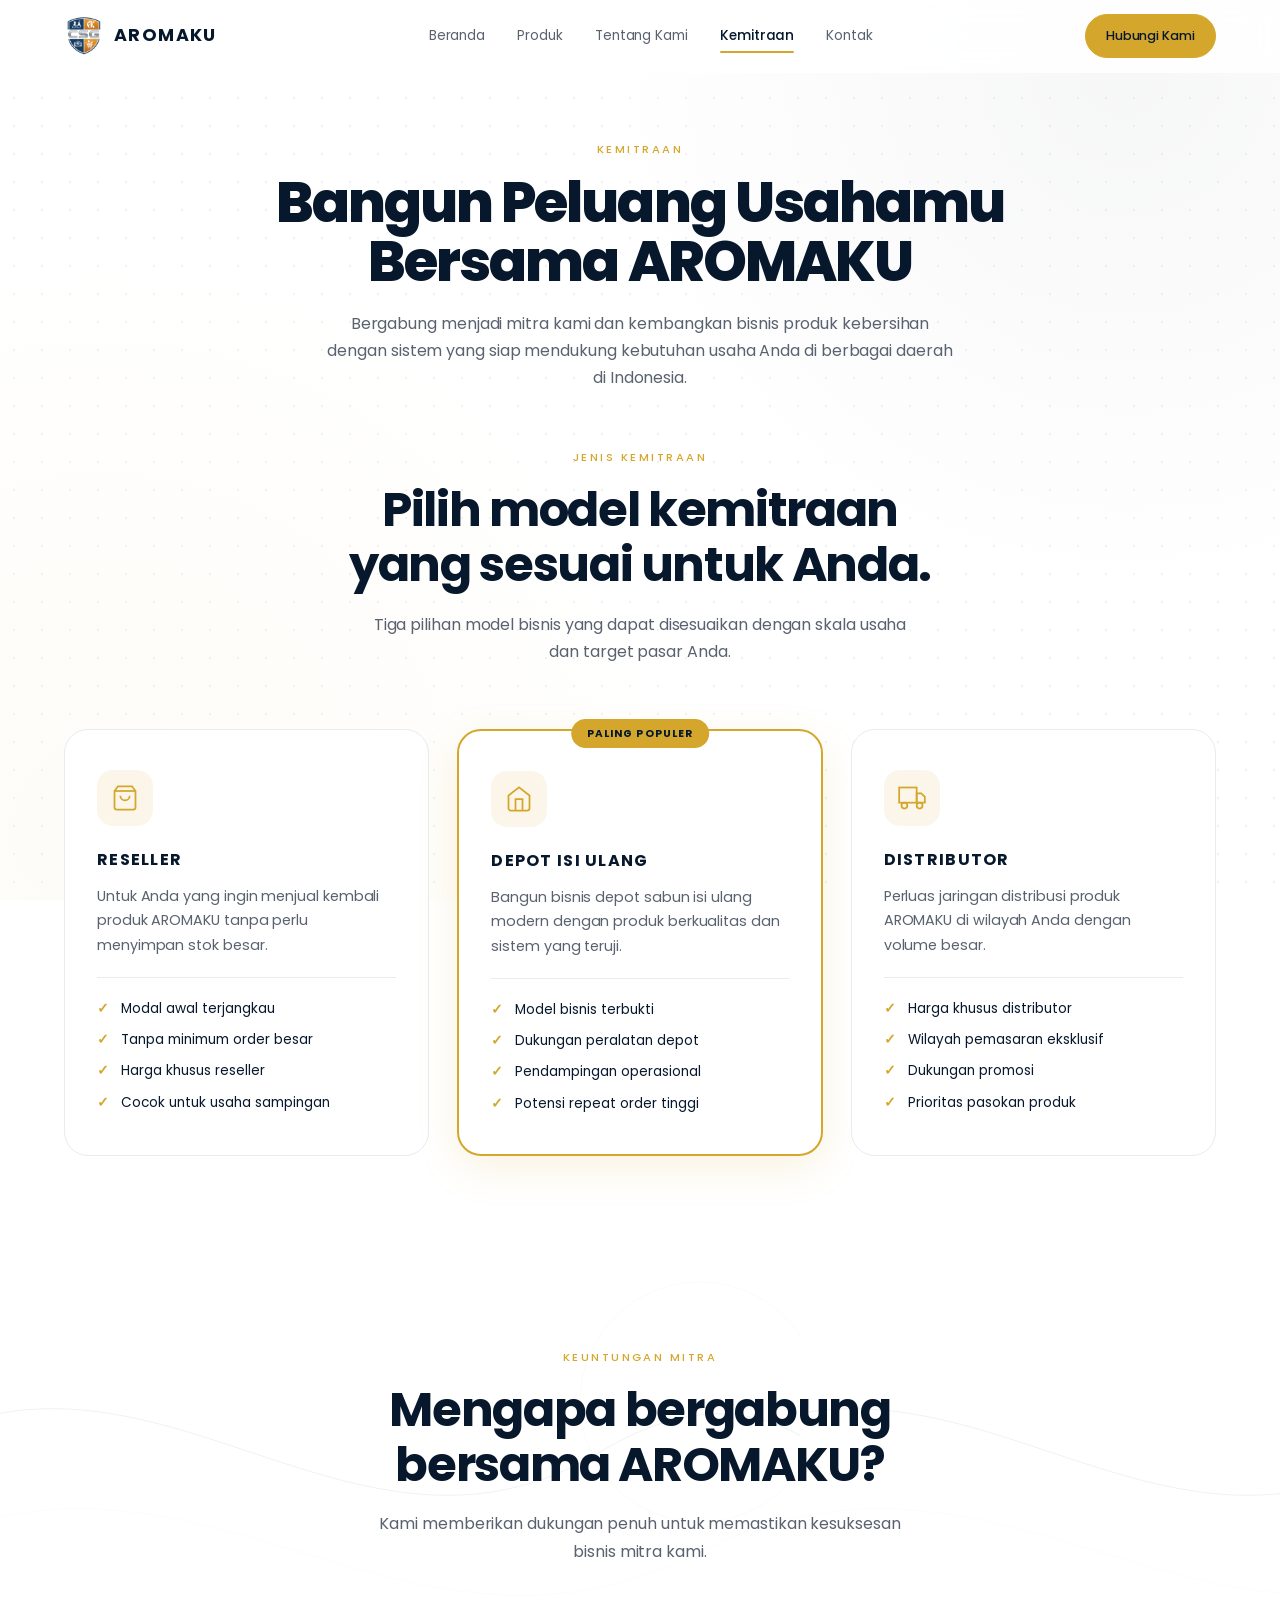
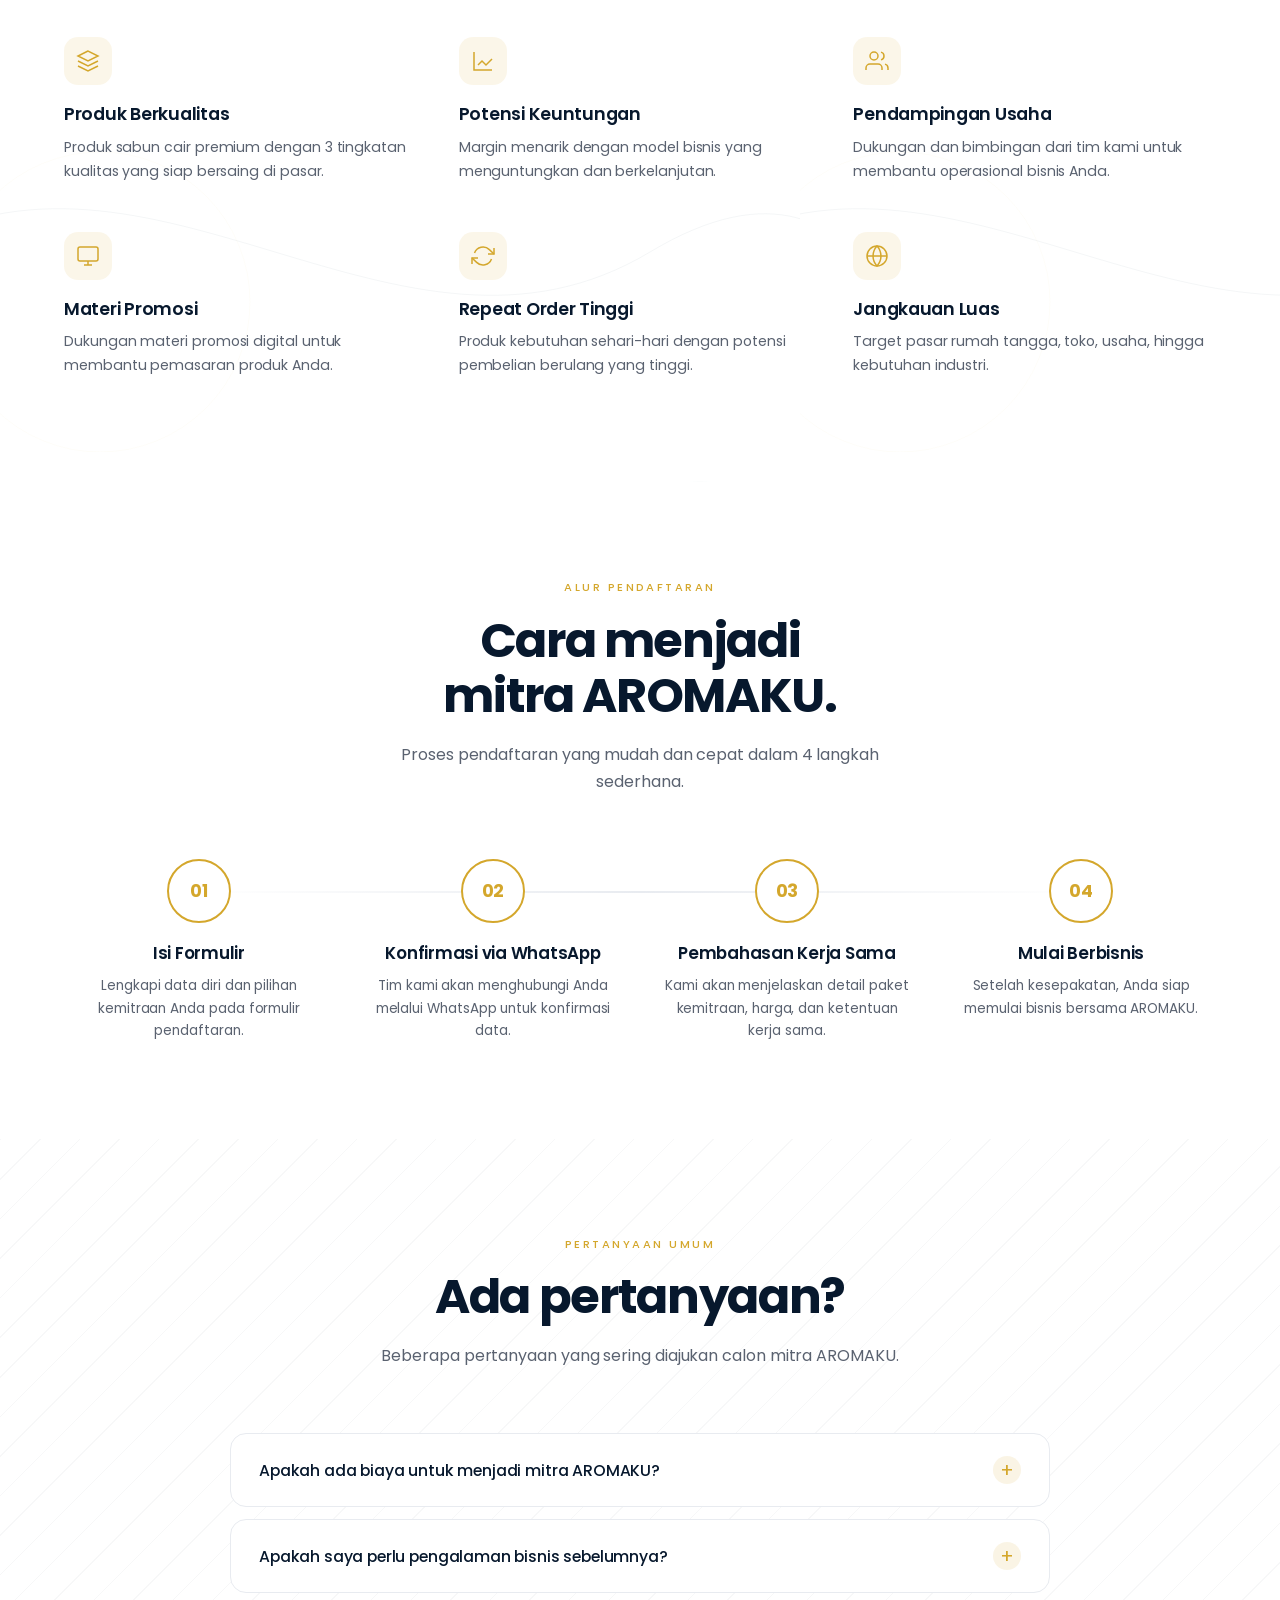
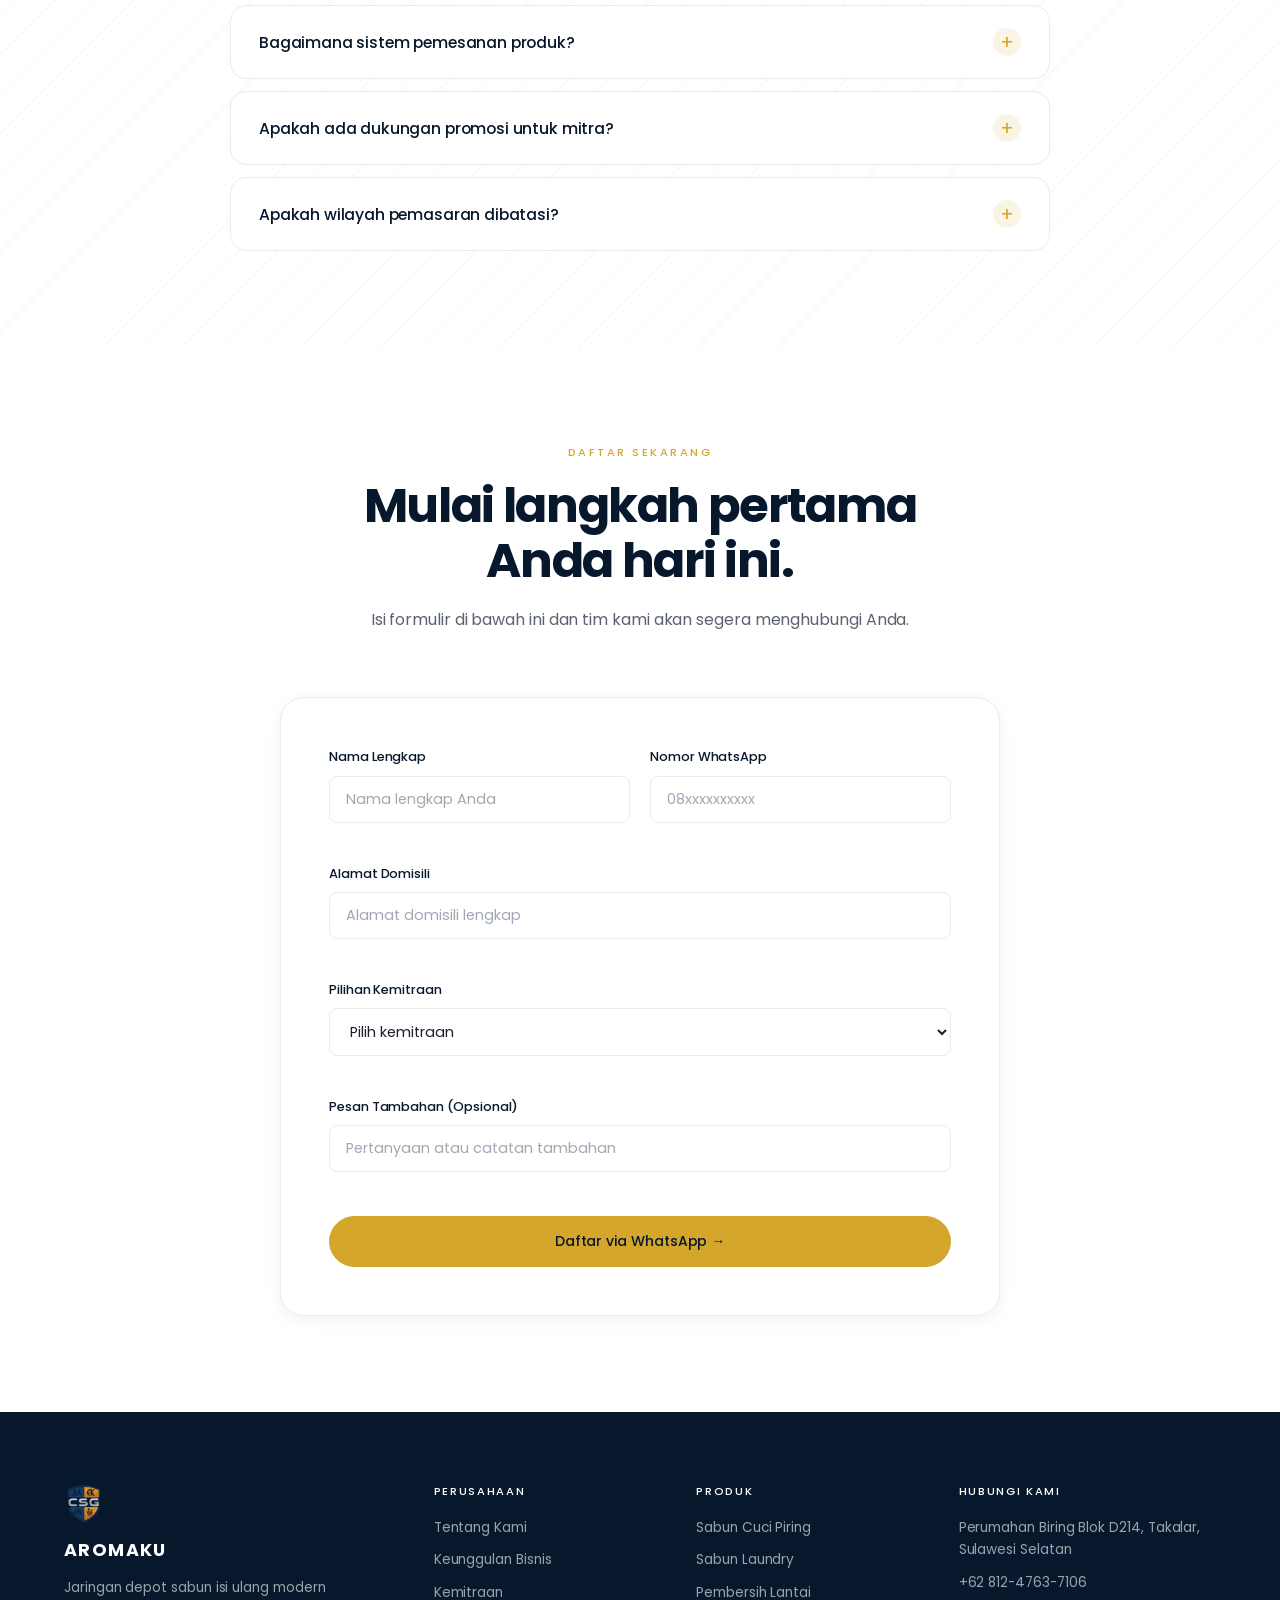
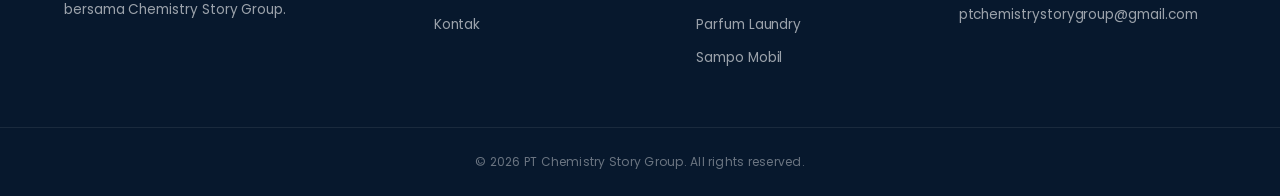
==== commit de096655: "Update kemitraan.html" ====
--- a/kemitraan.html
+++ b/kemitraan.html
@@ -401,7 +401,7 @@
         <h4>Hubungi Kami</h4>
         <ul>
           <li>Perumahan Biring Blok D214, Takalar, Sulawesi Selatan</li>
-          <li><a href="https://wa.me/6281247837108" target="_blank" rel="noopener">+62 812-4783-7108</a></li>
+          <li><a href="https://wa.me/6281247637106" target="_blank" rel="noopener">+62 812-4763-7106</a></li>
           <li><a href="mailto:ptchemistrystorygroup@gmail.com">ptchemistrystorygroup@gmail.com</a></li>
         </ul>
       </div>
@@ -470,7 +470,7 @@
 
           text += `\n\nMohon informasi selanjutnya. Terima kasih.`;
 
-          const nomorTujuan = '6281247837108';
+          const nomorTujuan = '6281247637106';
           const url = `https://wa.me/${nomorTujuan}?text=${encodeURIComponent(text)}`;
 
           window.open(url, '_blank');
@@ -479,4 +479,4 @@
     });
   </script>
 </body>
-</html>+</html>
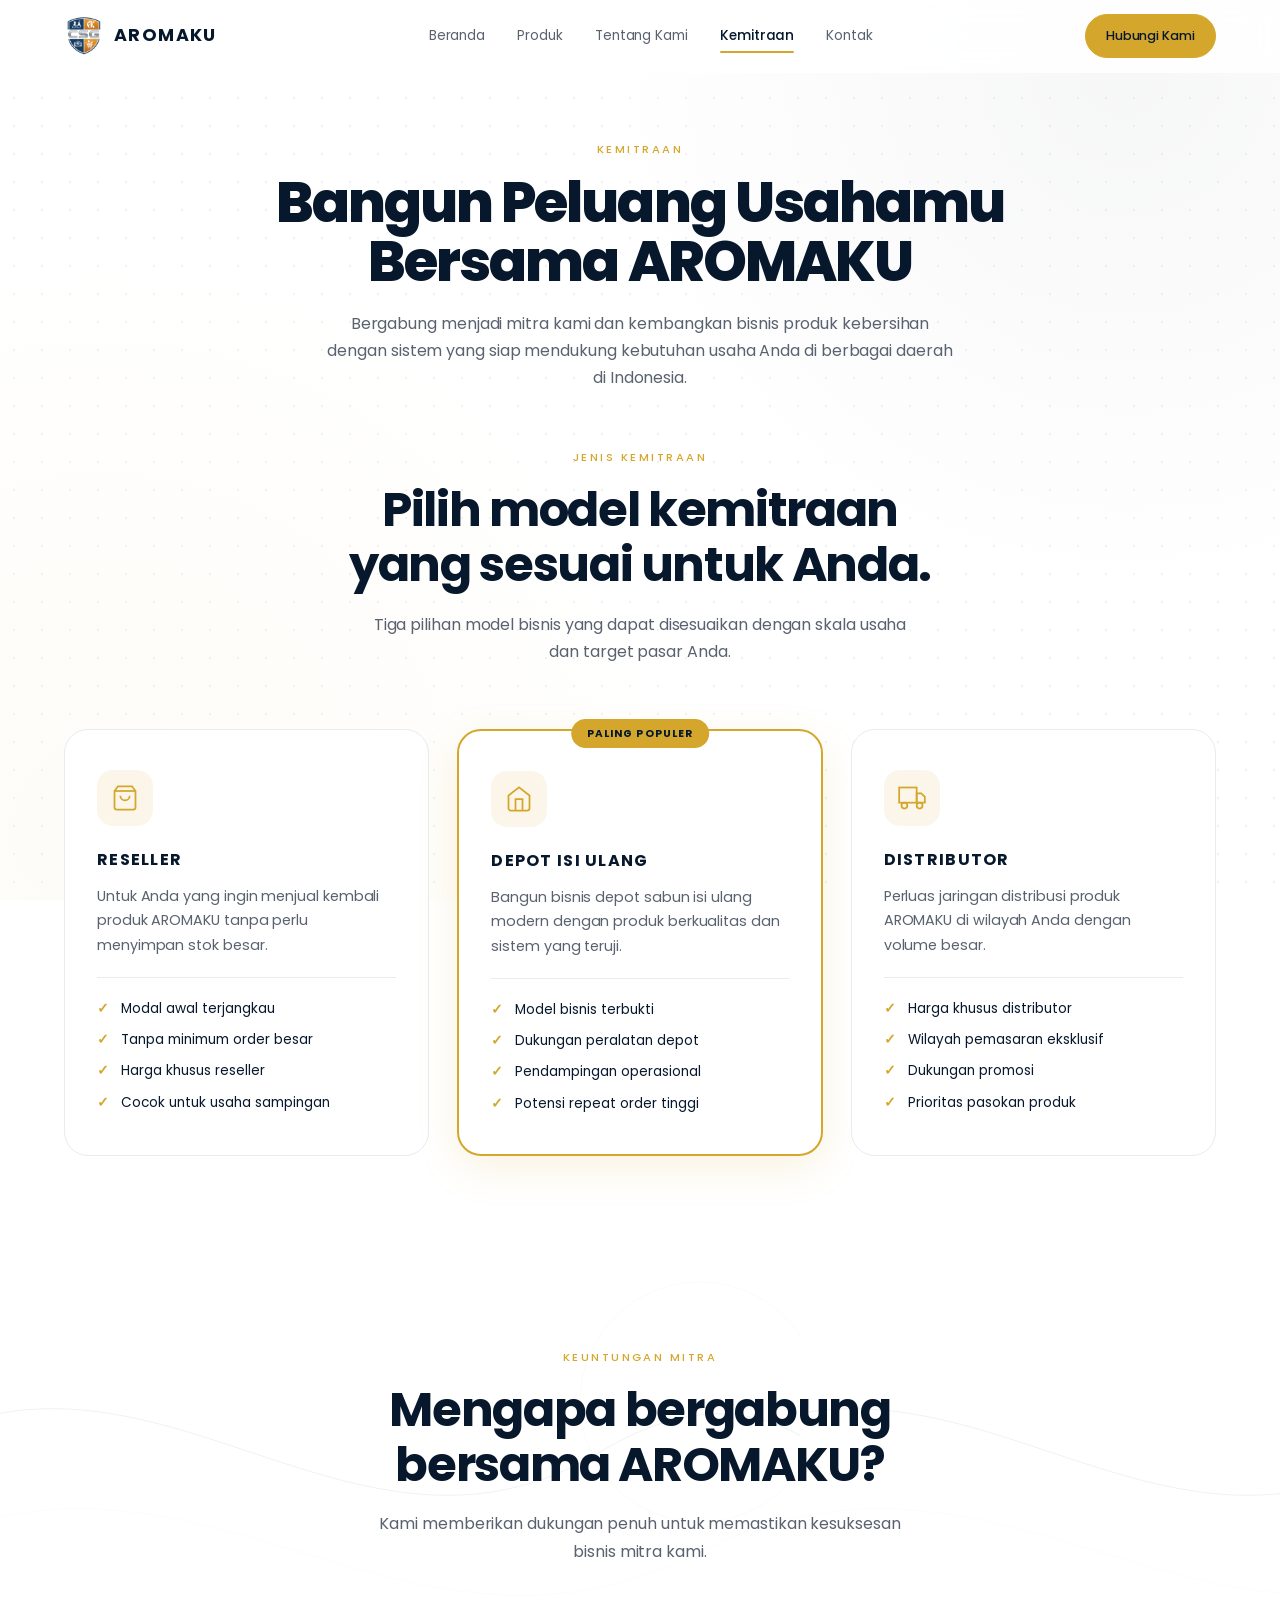
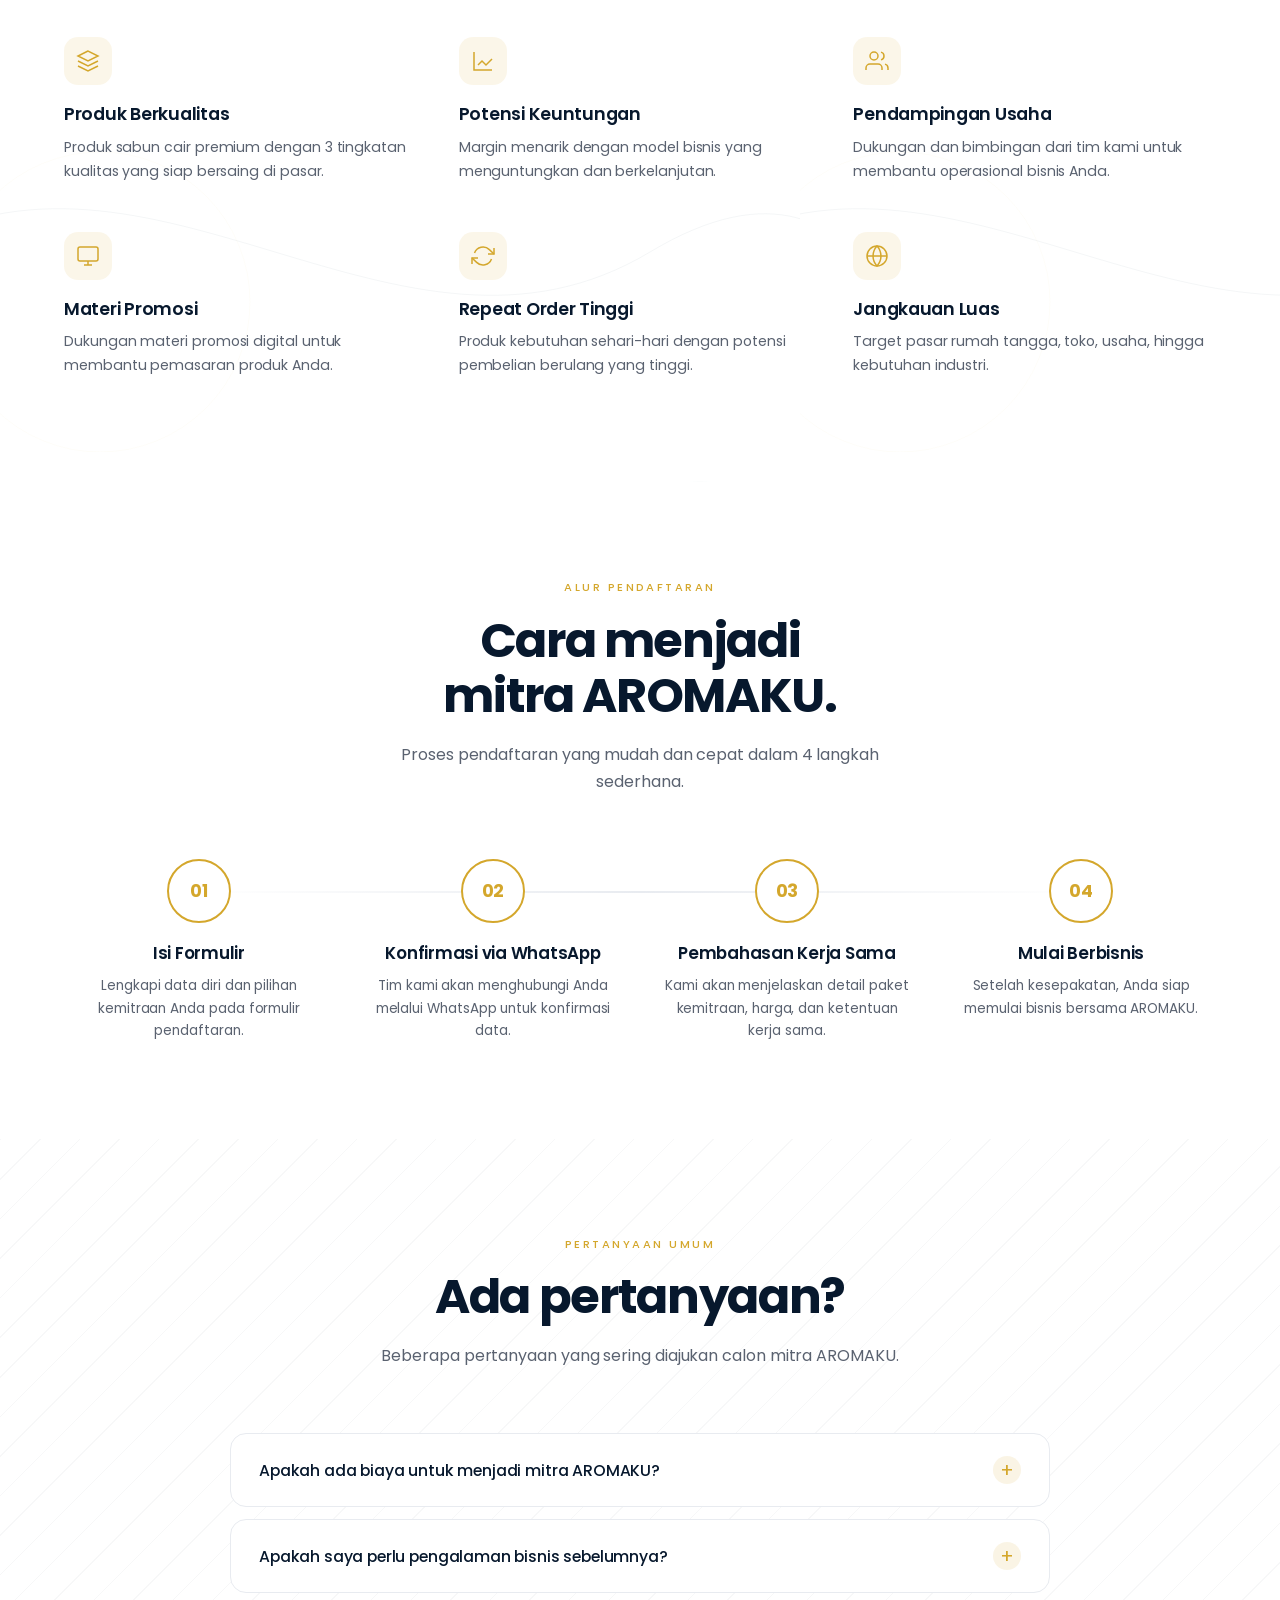
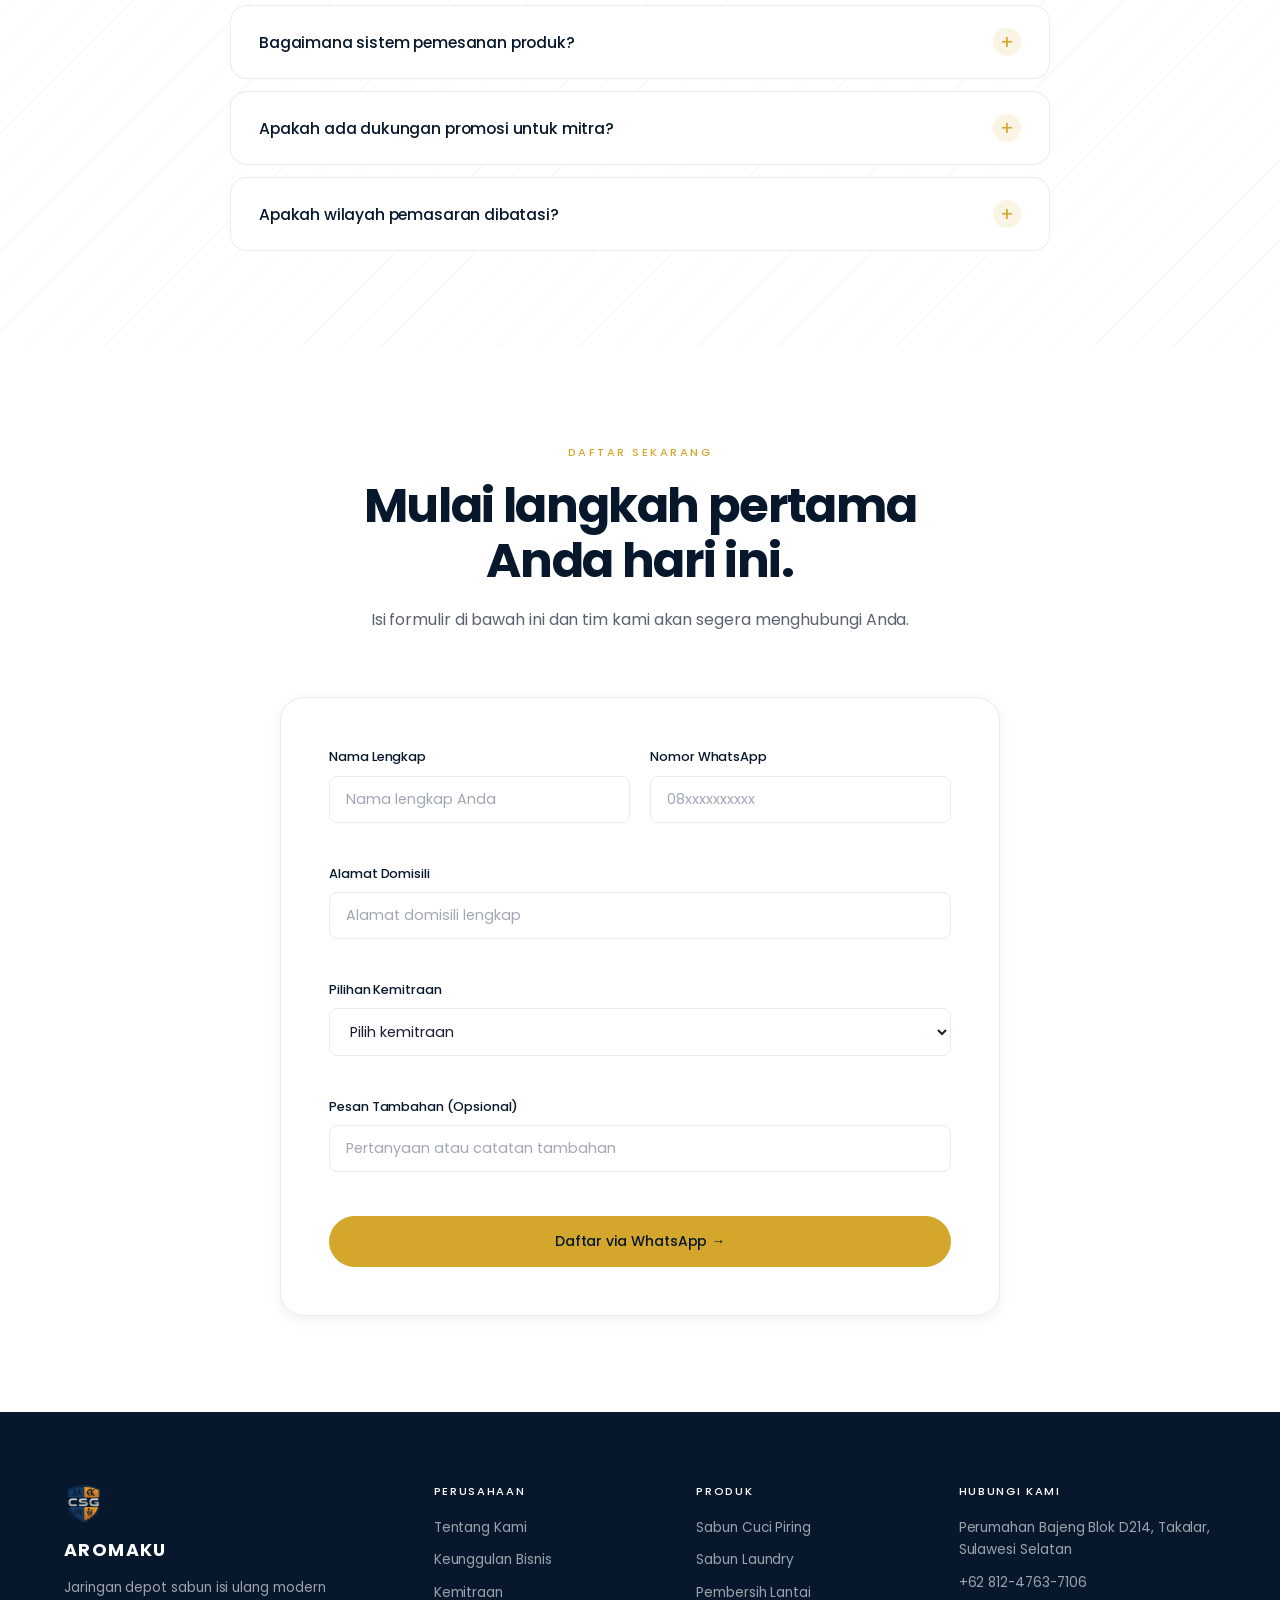
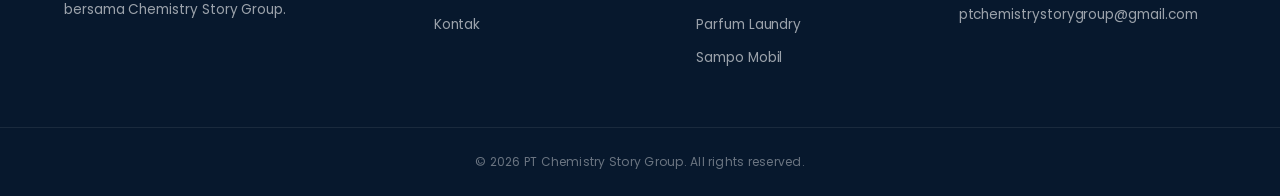
==== commit aa3dc651: "Update kemitraan.html" ====
--- a/kemitraan.html
+++ b/kemitraan.html
@@ -400,7 +400,7 @@
       <div class="footer__col">
         <h4>Hubungi Kami</h4>
         <ul>
-          <li>Perumahan Biring Blok D214, Takalar, Sulawesi Selatan</li>
+          <li>Perumahan Bajeng Blok D214, Takalar, Sulawesi Selatan</li>
           <li><a href="https://wa.me/6281247637106" target="_blank" rel="noopener">+62 812-4763-7106</a></li>
           <li><a href="mailto:ptchemistrystorygroup@gmail.com">ptchemistrystorygroup@gmail.com</a></li>
         </ul>
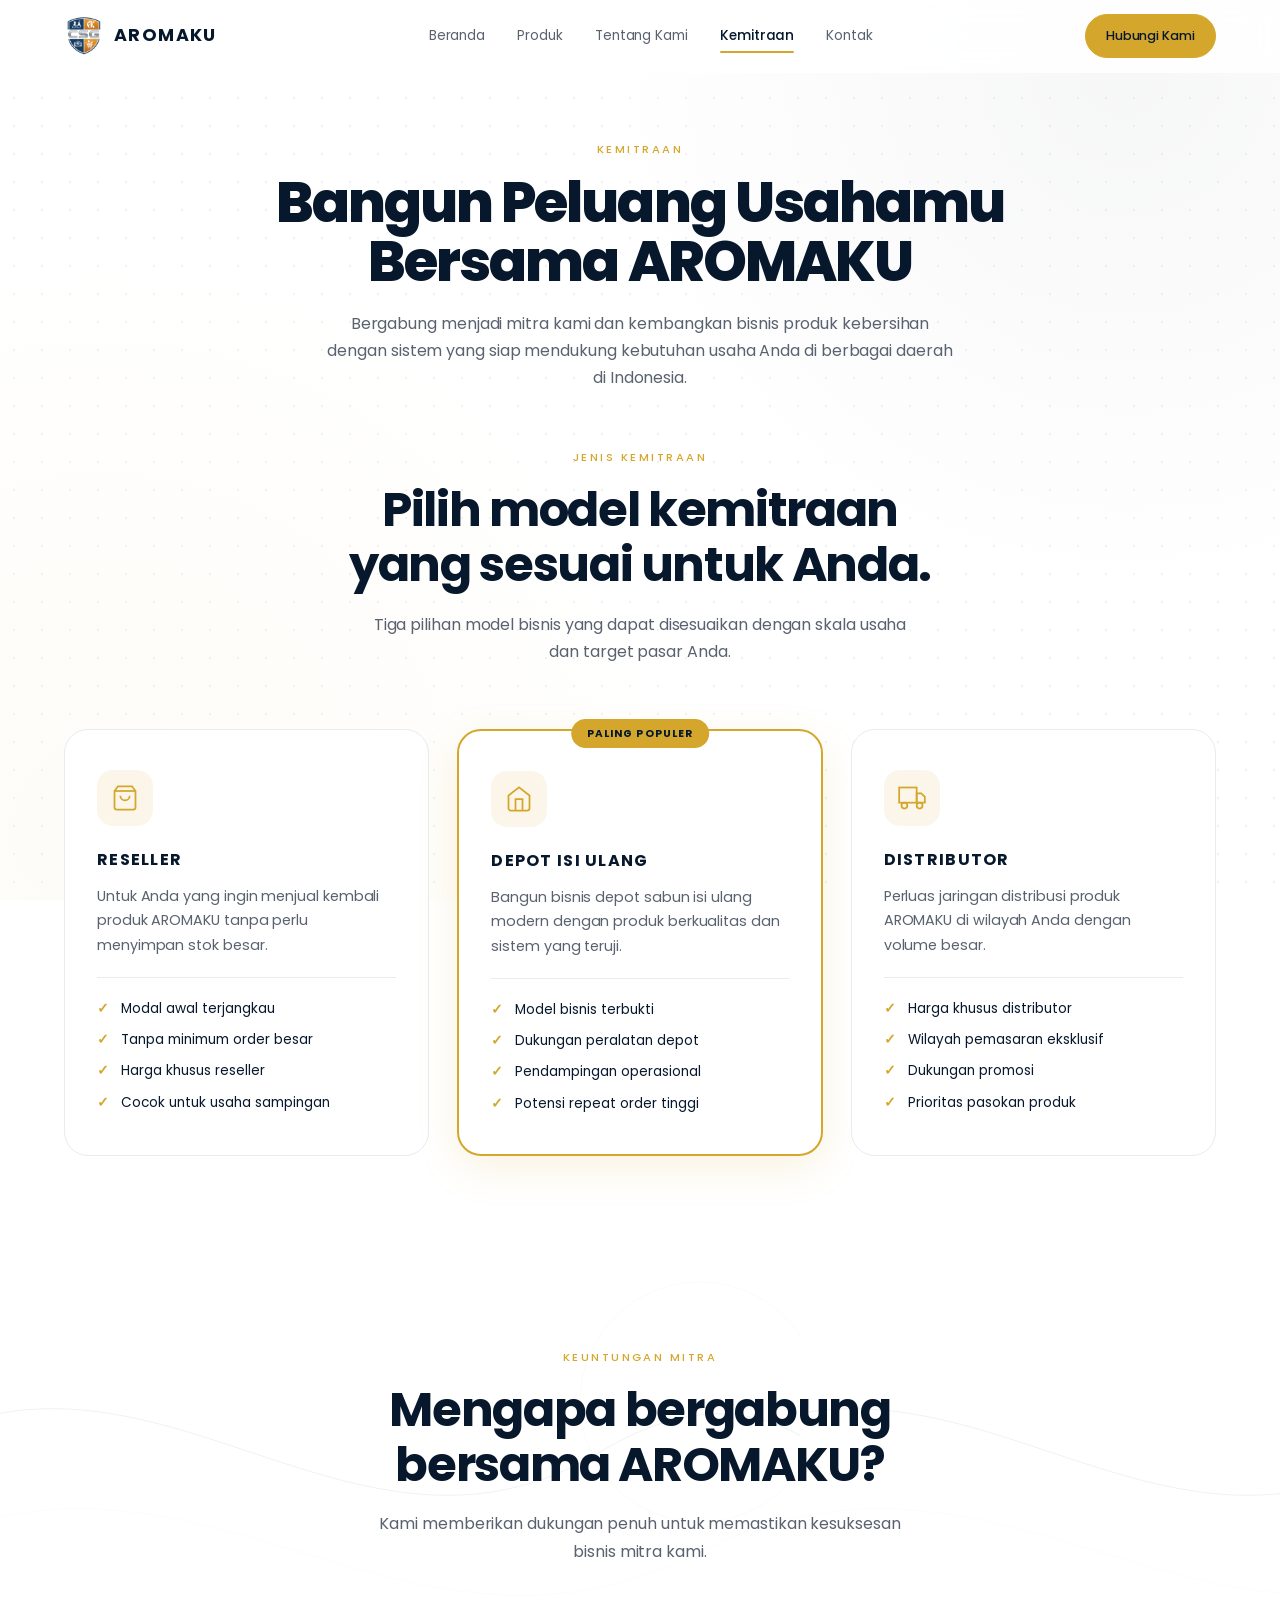
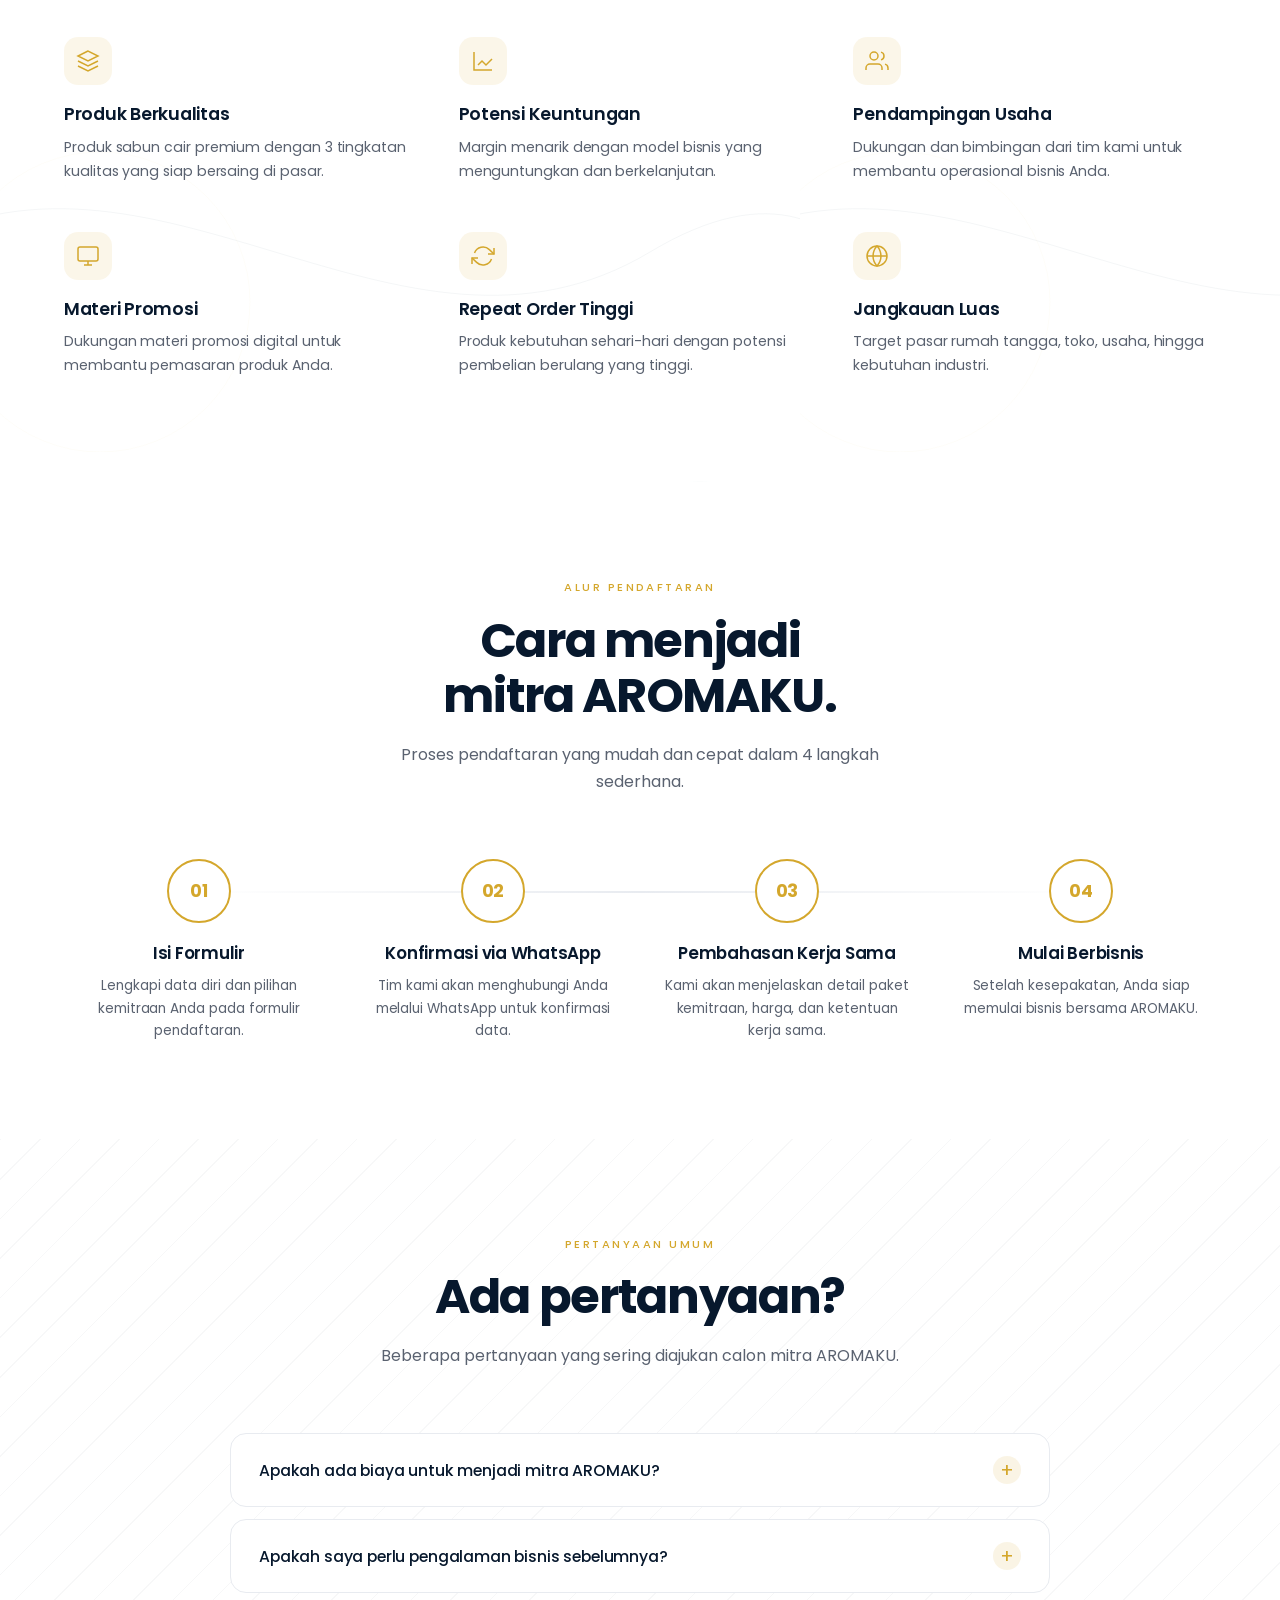
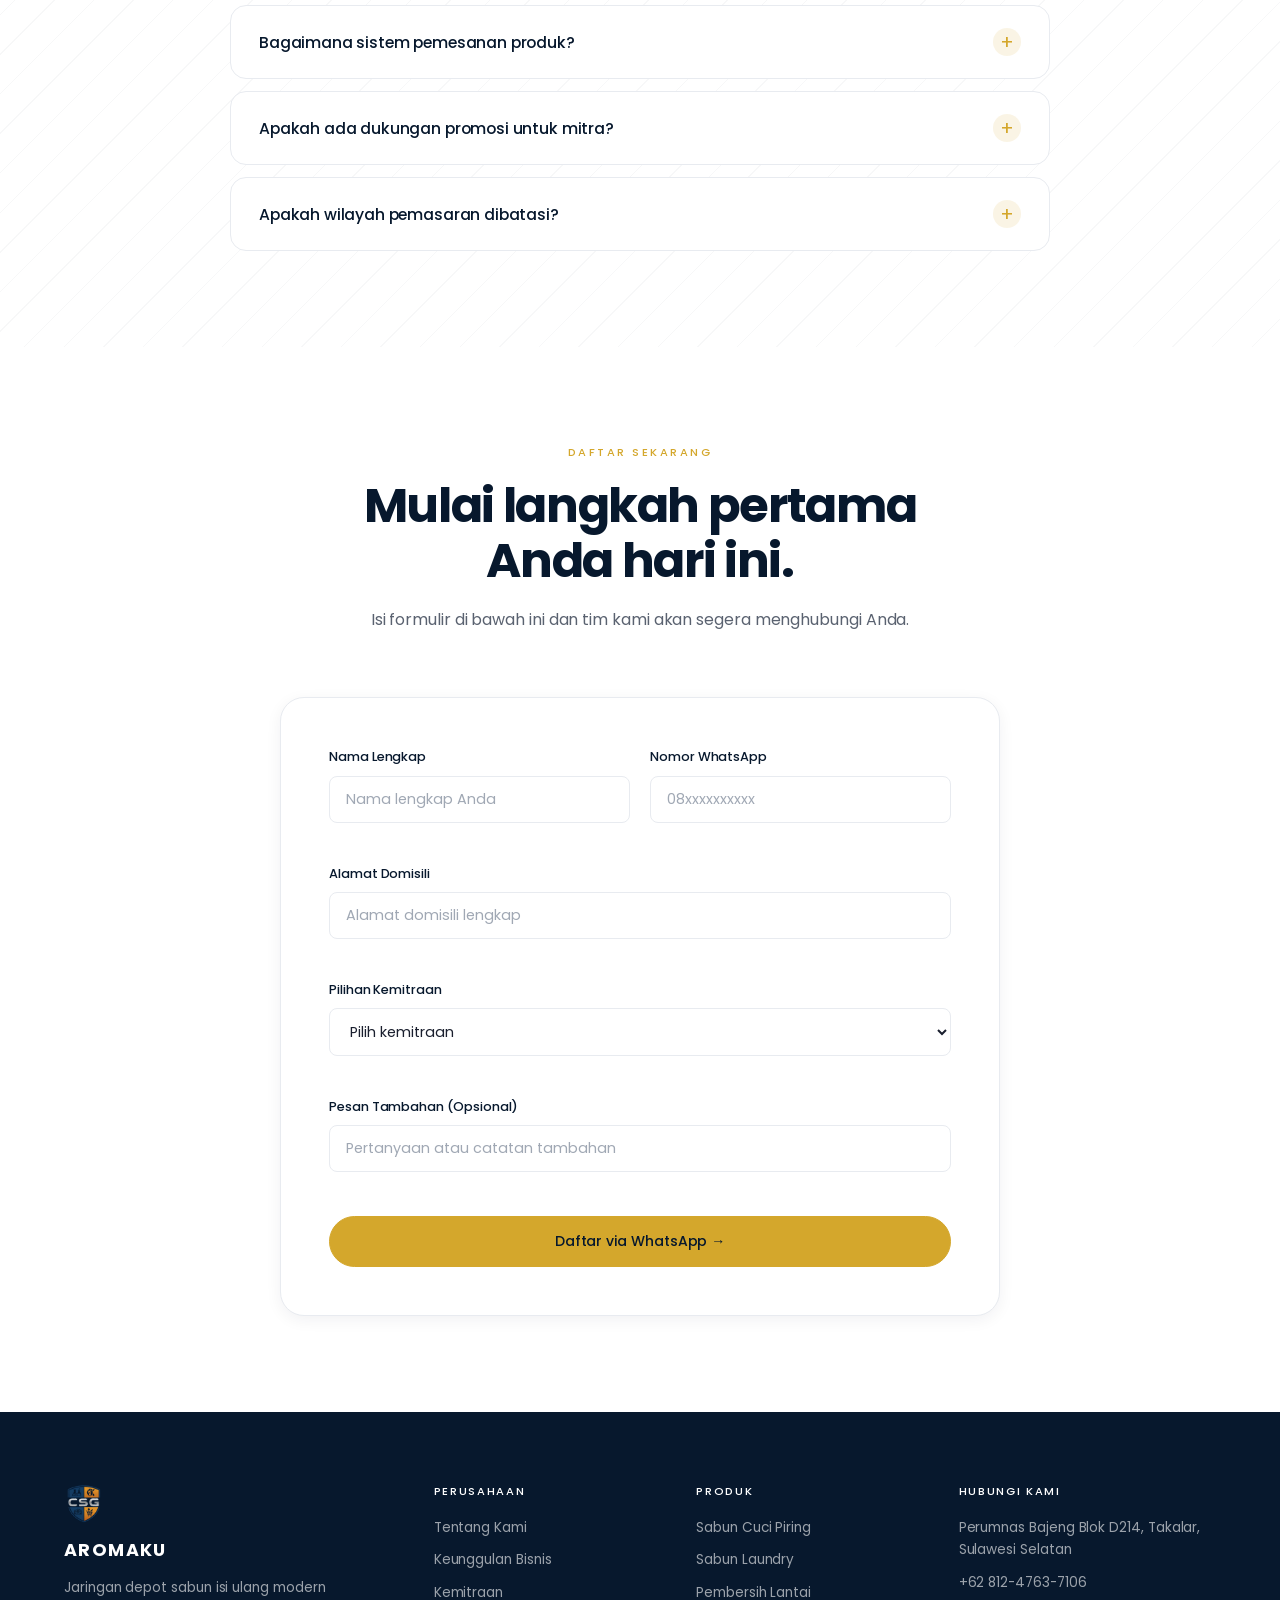
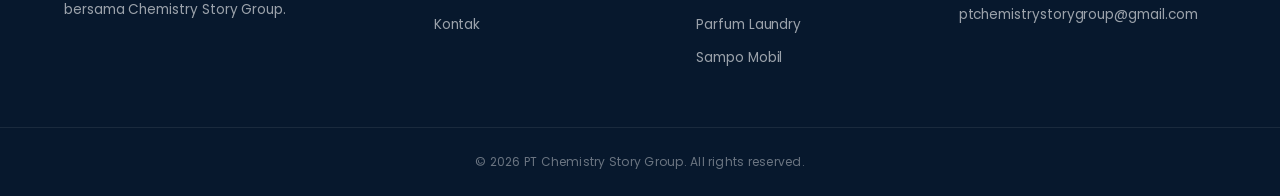
==== commit d816638c: "Update kemitraan.html" ====
--- a/kemitraan.html
+++ b/kemitraan.html
@@ -400,7 +400,7 @@
       <div class="footer__col">
         <h4>Hubungi Kami</h4>
         <ul>
-          <li>Perumahan Bajeng Blok D214, Takalar, Sulawesi Selatan</li>
+          <li>Perumnas Bajeng Blok D214, Takalar, Sulawesi Selatan</li>
           <li><a href="https://wa.me/6281247637106" target="_blank" rel="noopener">+62 812-4763-7106</a></li>
           <li><a href="mailto:ptchemistrystorygroup@gmail.com">ptchemistrystorygroup@gmail.com</a></li>
         </ul>
